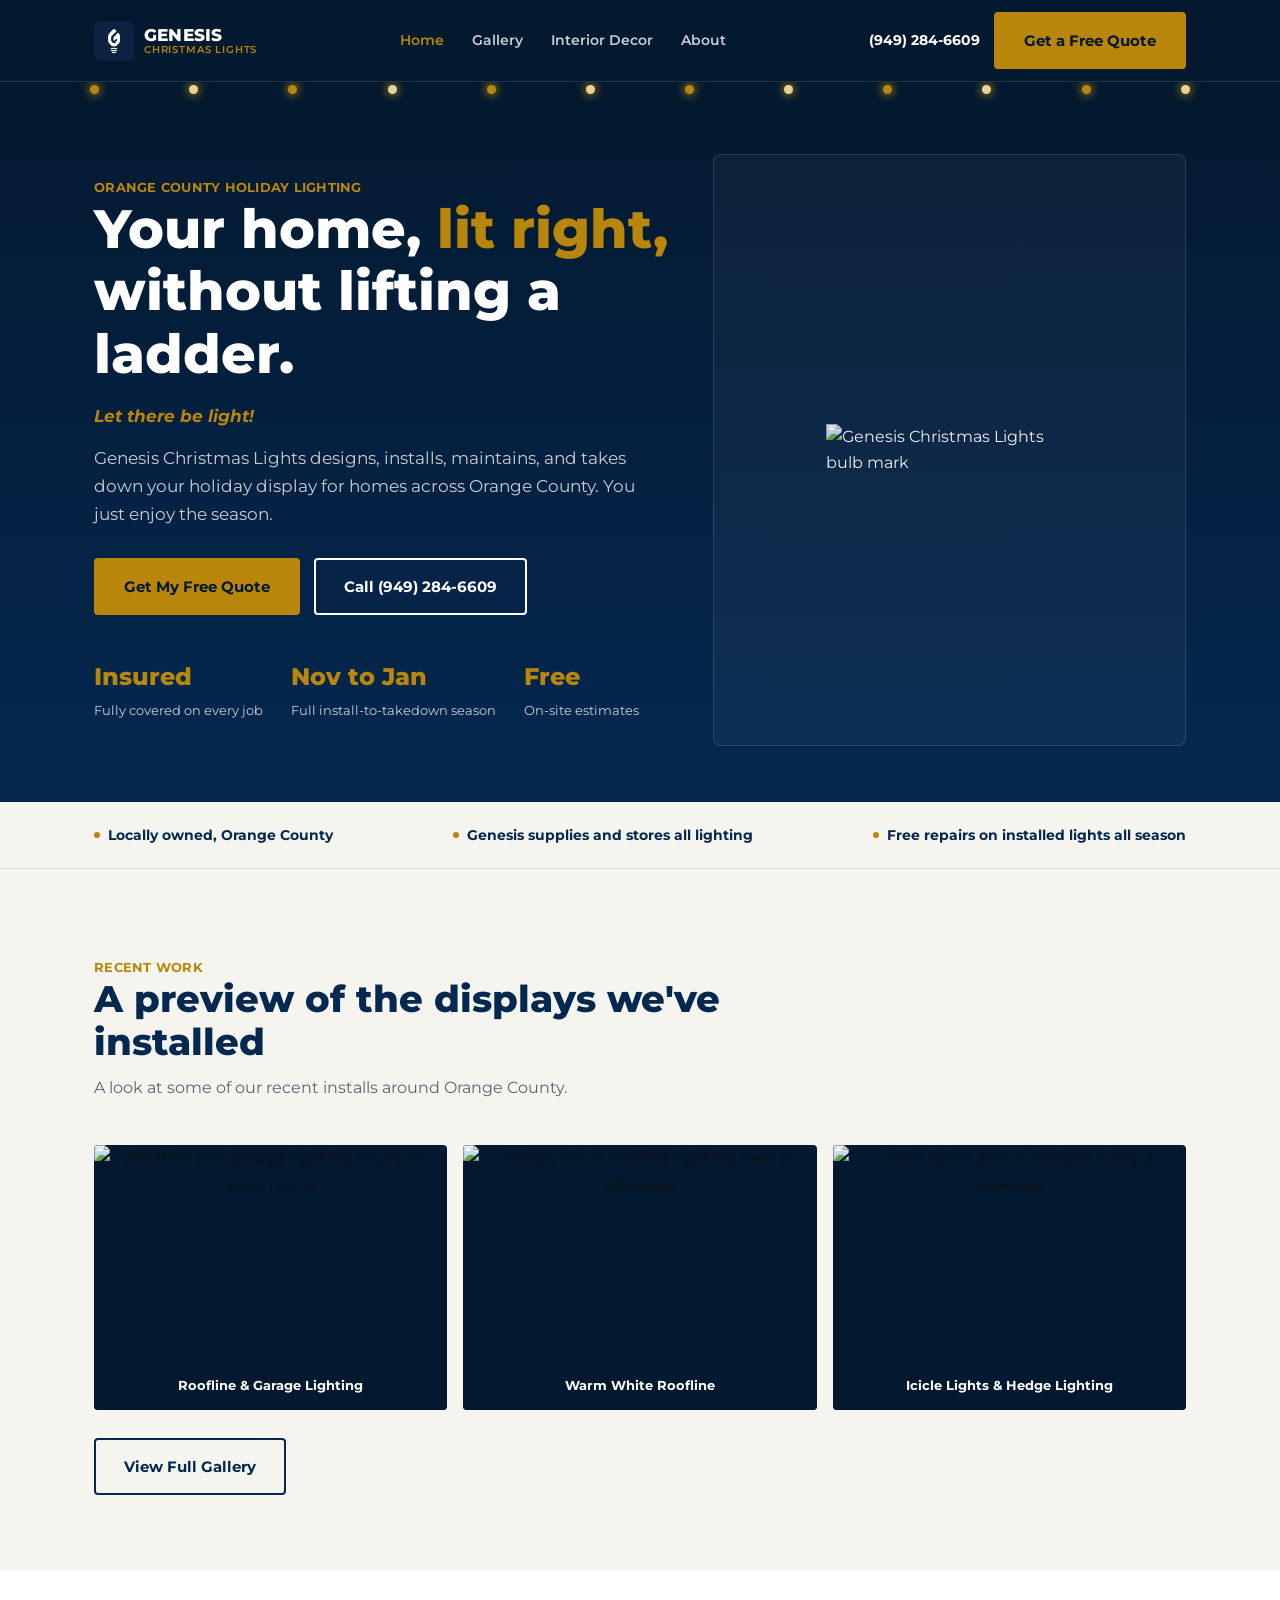
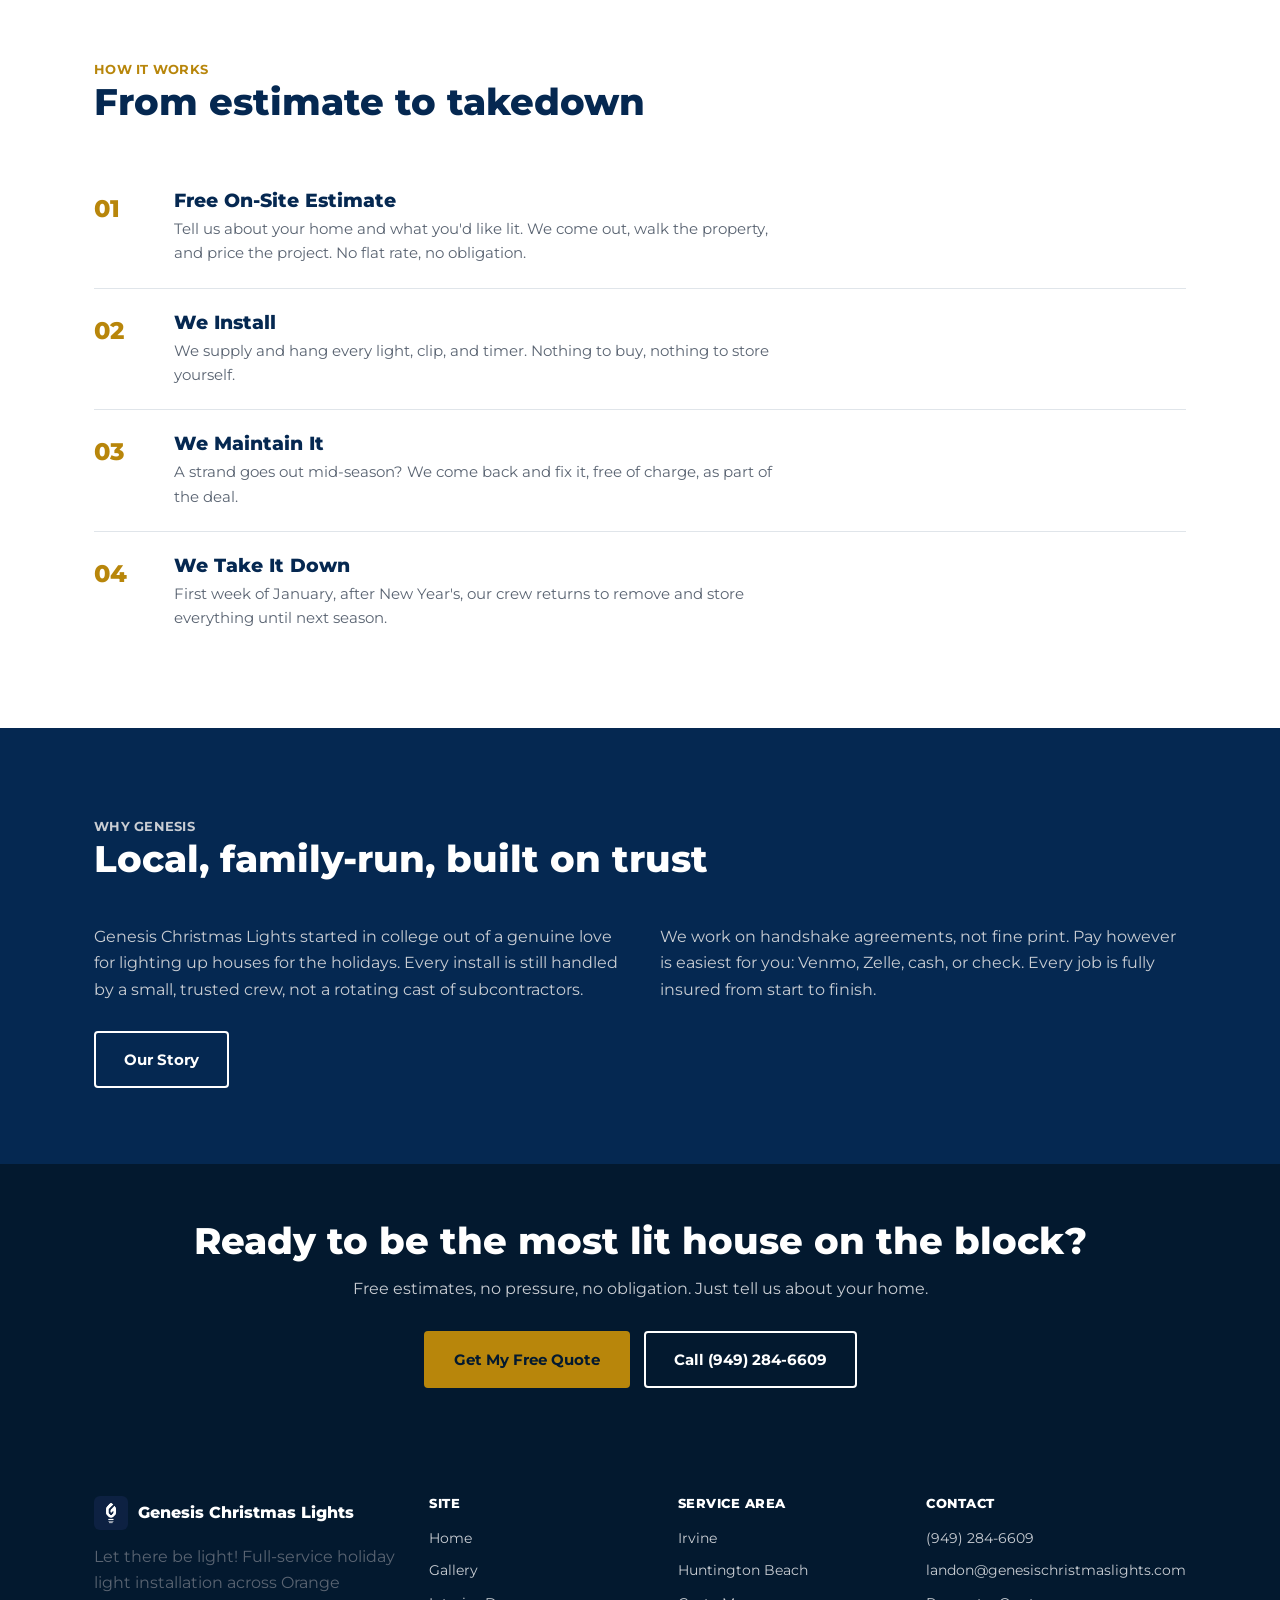
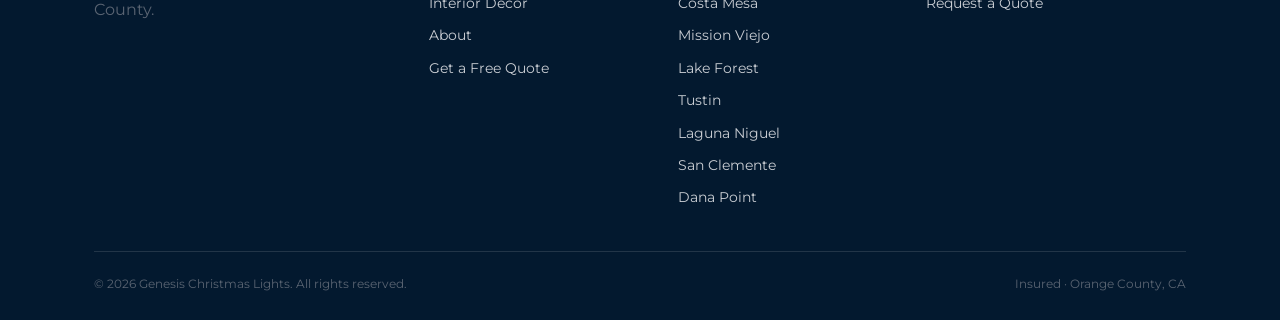
==== index.html @ 0be567c3 "Add files via upload" ====
<!DOCTYPE html>
<html lang="en">
<head>
<meta charset="UTF-8">
<meta name="viewport" content="width=device-width, initial-scale=1.0">
<title>Genesis Christmas Lights | Orange County Holiday Light Installation</title>
<meta name="description" content="Professional holiday light installation across Orange County. Free estimates, full-service install through takedown, insured.">
<link rel="stylesheet" href="assets/style.css">
</head>
<body>

<header class="site-header">
  <div class="nav-row">
    <a class="brand" href="index.html">
      <img src="assets/logo.jpg" alt="Genesis Christmas Lights logo">
      <span class="brand-name">GENESIS<span>CHRISTMAS LIGHTS</span></span>
    </a>
    <nav class="nav-links">
      <a href="index.html" class="active">Home</a>
      <a href="gallery.html">Gallery</a>
      <a href="interior.html">Interior Decor</a>
      <a href="about.html">About</a>
    </nav>
    <div class="nav-cta">
      <a class="phone-link" href="tel:19492846609">(949) 284-6609</a>
      <a class="btn btn-gold" href="quote.html">Get a Free Quote</a>
      <button class="nav-toggle" aria-label="Menu">&#9776;</button>
    </div>
  </div>
  <div class="mobile-menu">
    <a href="index.html">Home</a>
    <a href="gallery.html">Gallery</a>
    <a href="interior.html">Interior Decor</a>
    <a href="about.html">About</a>
    <a href="tel:19492846609">Call (949) 284-6609</a>
  </div>
</header>

<section class="hero">
  <div class="hero-lights">
    <span></span><span></span><span></span><span></span><span></span><span></span>
    <span></span><span></span><span></span><span></span><span></span><span></span>
  </div>
  <div class="hero-inner">
    <div>
      <p class="eyebrow">ORANGE COUNTY HOLIDAY LIGHTING</p>
      <h1>Your home, <em>lit right,</em> without lifting a ladder.</h1>
      <p class="hero-slogan">Let there be light!</p>
      <p class="lead">Genesis Christmas Lights designs, installs, maintains, and takes down your holiday display for homes across Orange County. You just enjoy the season.</p>
      <div class="hero-actions">
        <a class="btn btn-gold" href="quote.html">Get My Free Quote</a>
        <a class="btn btn-outline" href="tel:19492846609">Call (949) 284-6609</a>
      </div>
      <div class="hero-stats">
        <div class="hero-stat"><b>Insured</b><span>Fully covered on every job</span></div>
        <div class="hero-stat"><b>Nov to Jan</b><span>Full install-to-takedown season</span></div>
        <div class="hero-stat"><b>Free</b><span>On-site estimates</span></div>
      </div>
    </div>
    <div class="hero-visual">
      <img src="assets/hero-logo.jpg" alt="Genesis Christmas Lights bulb mark">
    </div>
  </div>
</section>

<div class="trust-bar">
  <div class="wrap trust-row">
    <div><span class="dot"></span> Locally owned, Orange County</div>
    <div><span class="dot"></span> Genesis supplies and stores all lighting</div>
    <div><span class="dot"></span> Free repairs on installed lights all season</div>
  </div>
</div>

<section class="section section-cream">
  <div class="wrap">
    <div class="section-head">
      <p class="eyebrow">RECENT WORK</p>
      <h2>A preview of the displays we've installed</h2>
      <p>A look at some of our recent installs around Orange County.</p>
    </div>
    <div class="gallery-grid">
      <div class="gallery-tile has-photo">
        <img src="assets/gallery/house-roofline-garage.jpg" alt="Roofline and garage lighting on a two-story home">
        <div class="tile-caption"><span>Roofline &amp; Garage Lighting</span></div>
      </div>
      <div class="gallery-tile has-photo">
        <img src="assets/gallery/house-driveway-warm.jpg" alt="Warm white roofline lighting over a driveway">
        <div class="tile-caption"><span>Warm White Roofline</span></div>
      </div>
      <div class="gallery-tile has-photo">
        <img src="assets/gallery/house-icicle-hedge.jpg" alt="Icicle lights and lit hedges along a walkway">
        <div class="tile-caption"><span>Icicle Lights &amp; Hedge Lighting</span></div>
      </div>
    </div>
    <div style="margin-top:28px;">
      <a class="btn btn-outline-navy" href="gallery.html">View Full Gallery</a>
    </div>
  </div>
</section>

<section class="section">
  <div class="wrap">
    <div class="section-head">
      <p class="eyebrow">HOW IT WORKS</p>
      <h2>From estimate to takedown</h2>
    </div>
    <div class="steps">
      <div class="step">
        <div class="step-num">01</div>
        <div><h3>Free On-Site Estimate</h3><p>Tell us about your home and what you'd like lit. We come out, walk the property, and price the project. No flat rate, no obligation.</p></div>
      </div>
      <div class="step">
        <div class="step-num">02</div>
        <div><h3>We Install</h3><p>We supply and hang every light, clip, and timer. Nothing to buy, nothing to store yourself.</p></div>
      </div>
      <div class="step">
        <div class="step-num">03</div>
        <div><h3>We Maintain It</h3><p>A strand goes out mid-season? We come back and fix it, free of charge, as part of the deal.</p></div>
      </div>
      <div class="step">
        <div class="step-num">04</div>
        <div><h3>We Take It Down</h3><p>First week of January, after New Year's, our crew returns to remove and store everything until next season.</p></div>
      </div>
    </div>
  </div>
</section>

<section class="section section-navy">
  <div class="wrap">
    <div class="section-head">
      <p class="eyebrow">WHY GENESIS</p>
      <h2>Local, family-run, built on trust</h2>
    </div>
    <div class="grid-2">
      <div>
        <p>Genesis Christmas Lights started in college out of a genuine love for lighting up houses for the holidays. Every install is still handled by a small, trusted crew, not a rotating cast of subcontractors.</p>
      </div>
      <div>
        <p>We work on handshake agreements, not fine print. Pay however is easiest for you: Venmo, Zelle, cash, or check. Every job is fully insured from start to finish.</p>
      </div>
    </div>
    <div style="margin-top:28px;">
      <a class="btn btn-outline" href="about.html">Our Story</a>
    </div>
  </div>
</section>

<section class="cta-band">
  <div class="wrap">
    <h2>Ready to be the most lit house on the block?</h2>
    <p>Free estimates, no pressure, no obligation. Just tell us about your home.</p>
    <div class="hero-actions">
      <a class="btn btn-gold" href="quote.html">Get My Free Quote</a>
      <a class="btn btn-outline" href="tel:19492846609">Call (949) 284-6609</a>
    </div>
  </div>
</section>

<footer class="site-footer">
  <div class="wrap">
    <div class="footer-grid">
      <div>
        <div class="footer-brand">
          <img src="assets/logo.jpg" alt="Genesis Christmas Lights logo">
          <span>Genesis Christmas Lights</span>
        </div>
        <p style="max-width:34ch;">Let there be light! Full-service holiday light installation across Orange County.</p>
      </div>
      <div>
        <h4>SITE</h4>
        <a href="index.html">Home</a>
        <a href="gallery.html">Gallery</a>
        <a href="interior.html">Interior Decor</a>
        <a href="about.html">About</a>
        <a href="quote.html">Get a Free Quote</a>
      </div>
      <div>
        <h4>SERVICE AREA</h4>
        <li>Irvine</li>
        <li>Huntington Beach</li>
        <li>Costa Mesa</li>
        <li>Mission Viejo</li>
        <li>Lake Forest</li>
        <li>Tustin</li>
        <li>Laguna Niguel</li>
        <li>San Clemente</li>
        <li>Dana Point</li>
      </div>
      <div>
        <h4>CONTACT</h4>
        <a href="tel:19492846609">(949) 284-6609</a>
        <a href="mailto:landon@genesischristmaslights.com">landon@genesischristmaslights.com</a>
        <a href="quote.html">Request a Quote</a>
      </div>
    </div>
    <div class="footer-bottom">
      <span>&copy; 2026 Genesis Christmas Lights. All rights reserved.</span>
      <span>Insured &middot; Orange County, CA</span>
    </div>
  </div>
</footer>

<div class="mobile-cta-bar">
  <a class="btn btn-outline" href="tel:19492846609">Call</a>
  <a class="btn btn-gold" href="quote.html">Get a Free Quote</a>
</div>

<script src="assets/main.js"></script>
</body>
</html>
---- assets/style.css ----
/* ===========================================================
   Genesis Christmas Lights — shared stylesheet
   Brand: Navy #052851 / Metallic Gold #B8860B / Montserrat
=========================================================== */

@import url('https://fonts.googleapis.com/css2?family=Montserrat:wght@400;600;700;800&display=swap');

:root {
  --navy: #052851;
  --navy-deep: #03192f;
  --navy-mid: #0b3a6b;
  --gold: #B8860B;
  --gold-light: #D9A83C;
  --white: #FFFFFF;
  --cream: #F6F4EF;
  --ink: #101418;
  --gray: #5A6472;
  --gray-light: #C9CDD3;
  --line: rgba(255,255,255,0.12);
  --line-dark: rgba(5,40,81,0.12);
  --radius: 4px;
  --max: 1140px;
  --font: 'Montserrat', -apple-system, sans-serif;
}

* { box-sizing: border-box; margin: 0; padding: 0; }

html { scroll-behavior: smooth; }

body {
  font-family: var(--font);
  font-weight: 400;
  color: var(--ink);
  background: var(--white);
  line-height: 1.65;
  -webkit-font-smoothing: antialiased;
}

img { max-width: 100%; display: block; }

a { color: inherit; text-decoration: none; }

.wrap {
  max-width: var(--max);
  margin: 0 auto;
  padding: 0 24px;
}

h1, h2, h3, h4 {
  font-weight: 800;
  line-height: 1.15;
  color: var(--navy);
}

h1 { font-size: clamp(2.1rem, 5vw, 3.4rem); }
h2 { font-size: clamp(1.6rem, 3.4vw, 2.3rem); }
h3 { font-size: 1.2rem; }

p { color: var(--gray); max-width: 62ch; }

.eyebrow {
  color: var(--gold);
  font-weight: 700;
  font-size: 0.8rem;
  letter-spacing: 0.02em;
}

/* ---------- buttons ---------- */
.btn {
  display: inline-flex;
  align-items: center;
  justify-content: center;
  gap: 8px;
  padding: 14px 28px;
  border-radius: var(--radius);
  font-weight: 700;
  font-size: 0.95rem;
  border: 2px solid transparent;
  cursor: pointer;
  transition: transform 0.15s ease, background 0.15s ease, border-color 0.15s ease;
  white-space: nowrap;
}
.btn:active { transform: scale(0.98); }
.btn-gold {
  background: var(--gold);
  color: var(--navy-deep);
}
.btn-gold:hover { background: var(--gold-light); }
.btn-outline {
  background: transparent;
  border-color: var(--white);
  color: var(--white);
}
.btn-outline:hover { border-color: var(--gold); color: var(--gold); }
.btn-outline-navy {
  background: transparent;
  border-color: var(--navy);
  color: var(--navy);
}
.btn-outline-navy:hover { border-color: var(--gold); color: var(--gold); }

/* ---------- header / nav ---------- */
.site-header {
  position: sticky;
  top: 0;
  z-index: 100;
  background: var(--navy-deep);
  border-bottom: 1px solid var(--line);
}
.nav-row {
  display: flex;
  align-items: center;
  justify-content: space-between;
  padding: 12px 24px;
  max-width: var(--max);
  margin: 0 auto;
  gap: 20px;
}
.brand {
  display: flex;
  align-items: center;
  gap: 10px;
  flex-shrink: 0;
}
.brand img {
  width: 40px;
  height: 40px;
  border-radius: 6px;
  object-fit: cover;
}
.brand-name {
  color: var(--white);
  font-weight: 800;
  font-size: 1.05rem;
  letter-spacing: 0.01em;
  line-height: 1.1;
}
.brand-name span {
  display: block;
  color: var(--gold);
  font-size: 0.65rem;
  font-weight: 600;
  letter-spacing: 0.08em;
}
.nav-links {
  display: flex;
  gap: 28px;
  align-items: center;
}
.nav-links a {
  color: var(--gray-light);
  font-size: 0.9rem;
  font-weight: 600;
  transition: color 0.15s ease;
}
.nav-links a:hover, .nav-links a.active { color: var(--gold); }
.nav-cta {
  display: flex;
  align-items: center;
  gap: 14px;
  flex-shrink: 0;
}
.phone-link {
  color: var(--white);
  font-weight: 700;
  font-size: 0.9rem;
  display: none;
}
.nav-toggle {
  display: none;
  background: none;
  border: none;
  color: var(--white);
  font-size: 1.6rem;
  cursor: pointer;
}
.mobile-menu {
  display: none;
  flex-direction: column;
  background: var(--navy-deep);
  border-top: 1px solid var(--line);
  padding: 8px 24px 20px;
}
.mobile-menu.open { display: flex; }
.mobile-menu a {
  color: var(--gray-light);
  font-weight: 600;
  padding: 12px 0;
  border-bottom: 1px solid var(--line);
}

@media (max-width: 820px) {
  .nav-links { display: none; }
  .nav-toggle { display: block; }
  .nav-cta .btn { padding: 10px 16px; font-size: 0.85rem; }
}
@media (min-width: 640px) {
  .phone-link { display: inline; }
}

/* ---------- sticky mobile quote bar ---------- */
.mobile-cta-bar {
  position: fixed;
  bottom: 0; left: 0; right: 0;
  z-index: 90;
  background: var(--navy-deep);
  border-top: 1px solid var(--line);
  display: flex;
  padding: 10px 16px;
  gap: 10px;
}
.mobile-cta-bar .btn { flex: 1; }
@media (min-width: 820px) {
  .mobile-cta-bar { display: none; }
}
body { padding-bottom: 72px; }
@media (min-width: 820px) {
  body { padding-bottom: 0; }
}

/* ---------- hero ---------- */
.hero {
  position: relative;
  background: linear-gradient(180deg, var(--navy-deep) 0%, var(--navy) 100%);
  color: var(--white);
  overflow: hidden;
  padding: 72px 0 56px;
}
.hero-lights {
  position: absolute;
  top: 0; left: 0; right: 0;
  height: 6px;
  display: flex;
  justify-content: space-evenly;
}
.hero-lights span {
  width: 9px; height: 9px;
  border-radius: 50%;
  background: var(--gold);
  margin-top: 3px;
  box-shadow: 0 0 8px 2px rgba(184,134,11,0.7);
  animation: twinkle 2.6s ease-in-out infinite;
}
.hero-lights span:nth-child(2n) { animation-delay: 0.5s; background:#e8d29a; }
.hero-lights span:nth-child(3n) { animation-delay: 1.1s; }
@keyframes twinkle {
  0%, 100% { opacity: 0.4; }
  50% { opacity: 1; }
}
@media (prefers-reduced-motion: reduce) {
  .hero-lights span { animation: none; opacity: 0.85; }
}
.hero-inner {
  max-width: var(--max);
  margin: 0 auto;
  padding: 0 24px;
  display: grid;
  grid-template-columns: 1.1fr 0.9fr;
  gap: 40px;
  align-items: center;
}
.hero h1 { color: var(--white); margin-bottom: 18px; }
.hero h1 em { color: var(--gold); font-style: normal; }
.hero p.lead {
  color: var(--gray-light);
  font-size: 1.05rem;
  max-width: 50ch;
  margin-bottom: 30px;
}
.hero-actions { display: flex; gap: 14px; flex-wrap: wrap; }
.hero-stats {
  display: flex;
  gap: 28px;
  margin-top: 42px;
  flex-wrap: wrap;
}
.hero-stat b {
  display: block;
  color: var(--gold);
  font-size: 1.5rem;
  font-weight: 800;
}
.hero-stat span { color: var(--gray-light); font-size: 0.82rem; }
.hero-visual {
  background: rgba(255,255,255,0.04);
  border: 1px solid var(--line);
  border-radius: 8px;
  aspect-ratio: 4/5;
  display: flex;
  align-items: center;
  justify-content: center;
  padding: 30px;
}
.hero-visual img { width: 60%; opacity: 0.92; }
@media (max-width: 820px) {
  .hero-inner { grid-template-columns: 1fr; }
  .hero-visual { aspect-ratio: 16/9; order: -1; }
  .hero-visual img { width: 30%; }
}

/* ---------- trust bar ---------- */
.trust-bar {
  background: var(--cream);
  border-bottom: 1px solid var(--line-dark);
  padding: 22px 0;
}
.trust-row {
  display: flex;
  justify-content: space-between;
  flex-wrap: wrap;
  gap: 14px;
  font-size: 0.85rem;
  font-weight: 700;
  color: var(--navy);
}
.trust-row div { display: flex; align-items: center; gap: 8px; }
.trust-row .dot { width: 6px; height: 6px; border-radius: 50%; background: var(--gold); }

/* ---------- sections ---------- */
.section { padding: 76px 0; }
.section-cream { background: var(--cream); }
.section-navy { background: var(--navy); color: var(--white); }
.section-navy h2 { color: var(--white); }
.section-navy p { color: var(--gray-light); }
.section-head { max-width: 640px; margin-bottom: 44px; }
.section-head p { margin-top: 12px; }

/* ---------- grids / cards ---------- */
.grid-3 { display: grid; grid-template-columns: repeat(3, 1fr); gap: 26px; }
.grid-2 { display: grid; grid-template-columns: 1fr 1fr; gap: 40px; }
.grid-4 { display: grid; grid-template-columns: repeat(4, 1fr); gap: 20px; }
@media (max-width: 900px) {
  .grid-3, .grid-4 { grid-template-columns: repeat(2, 1fr); }
  .grid-2 { grid-template-columns: 1fr; }
}
@media (max-width: 560px) {
  .grid-3, .grid-4 { grid-template-columns: 1fr; }
}

.card {
  background: var(--white);
  border: 1px solid var(--line-dark);
  border-radius: var(--radius);
  padding: 30px 26px;
}
.card .icon-mark {
  width: 42px; height: 42px;
  border-radius: 6px;
  background: var(--navy);
  color: var(--gold);
  display: flex; align-items: center; justify-content: center;
  font-weight: 800;
  margin-bottom: 18px;
}
.card h3 { margin-bottom: 10px; }
.card p { font-size: 0.92rem; }
.card a.card-link {
  display: inline-block;
  margin-top: 14px;
  font-weight: 700;
  font-size: 0.85rem;
  color: var(--navy);
  border-bottom: 2px solid var(--gold);
}

/* ---------- process / steps ---------- */
.steps { display: flex; flex-direction: column; }
.step {
  display: grid;
  grid-template-columns: 60px 1fr;
  gap: 20px;
  padding: 22px 0;
  border-bottom: 1px solid var(--line-dark);
}
.step:last-child { border-bottom: none; }
.step-num {
  font-weight: 800;
  font-size: 1.5rem;
  color: var(--gold);
}
.step h3 { margin-bottom: 6px; }
.step p { font-size: 0.92rem; }

/* ---------- gallery ---------- */
.gallery-grid {
  display: grid;
  grid-template-columns: repeat(3, 1fr);
  gap: 16px;
}
@media (max-width: 900px) { .gallery-grid { grid-template-columns: repeat(2, 1fr); } }
@media (max-width: 560px) { .gallery-grid { grid-template-columns: 1fr; } }
.gallery-tile {
  aspect-ratio: 4/3;
  border-radius: var(--radius);
  background: linear-gradient(135deg, var(--navy-mid), var(--navy-deep));
  display: flex;
  align-items: center;
  justify-content: center;
  text-align: center;
  padding: 16px;
  border: 1px dashed rgba(184,134,11,0.5);
}
.gallery-tile span {
  color: var(--gray-light);
  font-size: 0.8rem;
  font-weight: 600;
}
.gallery-tile.has-photo {
  position: relative;
  padding: 0;
  border: none;
  background: var(--navy-deep);
  overflow: hidden;
}
.gallery-tile.has-photo img {
  width: 100%;
  height: 100%;
  object-fit: cover;
  display: block;
}
.gallery-tile.has-photo .tile-caption {
  position: absolute;
  left: 0; right: 0; bottom: 0;
  padding: 14px 16px 12px;
  background: linear-gradient(0deg, rgba(3,25,47,0.88), rgba(3,25,47,0));
}
.gallery-tile.has-photo .tile-caption span {
  color: var(--white);
  font-size: 0.82rem;
  font-weight: 700;
}

/* ---------- crew photo banner ---------- */
.crew-photo {
  width: 100%;
  border-radius: 6px;
  margin-bottom: 40px;
  overflow: hidden;
}
.crew-photo img { width: 100%; display: block; }
.crew-photo-caption {
  font-size: 0.85rem;
  color: var(--gray);
  margin-top: 10px;
  text-align: center;
}

/* ---------- testimonials ---------- */
.testimonial {
  background: var(--white);
  border-left: 3px solid var(--gold);
  padding: 24px 26px;
  border-radius: var(--radius);
}
.testimonial p { font-style: italic; color: var(--ink); font-size: 0.95rem; }
.testimonial .who { margin-top: 14px; font-weight: 700; font-size: 0.85rem; color: var(--navy); font-style: normal; }

/* ---------- FAQ ---------- */
.faq-item { border-bottom: 1px solid var(--line-dark); padding: 20px 0; }
.faq-item h3 { font-size: 1rem; margin-bottom: 8px; }
.faq-item p { font-size: 0.92rem; }

/* ---------- CTA band ---------- */
.cta-band {
  background: var(--navy-deep);
  color: var(--white);
  padding: 56px 0;
  text-align: center;
}
.cta-band h2 { color: var(--white); margin-bottom: 14px; }
.cta-band p { color: var(--gray-light); margin: 0 auto 28px; }
.cta-band .hero-actions { justify-content: center; }

/* ---------- form ---------- */
.form-shell {
  background: var(--white);
  border: 1px solid var(--line-dark);
  border-radius: 6px;
  padding: 36px;
}
.form-row { display: grid; grid-template-columns: 1fr 1fr; gap: 18px; margin-bottom: 18px; }
@media (max-width: 640px) { .form-row { grid-template-columns: 1fr; } }
.field { display: flex; flex-direction: column; gap: 6px; margin-bottom: 18px; }
.field label { font-size: 0.82rem; font-weight: 700; color: var(--navy); }
.field input, .field select, .field textarea {
  font-family: var(--font);
  font-size: 0.95rem;
  padding: 12px 14px;
  border: 1px solid var(--line-dark);
  border-radius: var(--radius);
  color: var(--ink);
  background: var(--cream);
}
.field textarea { resize: vertical; min-height: 100px; }
.check-grid {
  display: grid;
  grid-template-columns: repeat(2, 1fr);
  gap: 10px;
  margin-bottom: 22px;
}
@media (max-width: 560px) { .check-grid { grid-template-columns: 1fr; } }
.check-item {
  display: flex;
  align-items: center;
  gap: 10px;
  padding: 12px 14px;
  border: 1px solid var(--line-dark);
  border-radius: var(--radius);
  background: var(--cream);
  font-size: 0.88rem;
  font-weight: 600;
  color: var(--navy);
}
.check-item input { width: 16px; height: 16px; }
.form-note { font-size: 0.8rem; color: var(--gray); margin-top: 10px; }
.hidden { position: absolute; left: -9999px; }

/* ---------- footer ---------- */
.site-footer {
  background: var(--navy-deep);
  color: var(--gray-light);
  padding: 52px 0 26px;
}
.footer-grid {
  display: grid;
  grid-template-columns: 1.4fr 1fr 1fr 1fr;
  gap: 32px;
  padding-bottom: 32px;
  border-bottom: 1px solid var(--line);
}
@media (max-width: 820px) { .footer-grid { grid-template-columns: 1fr 1fr; } }
.footer-grid h4 {
  color: var(--white);
  font-size: 0.82rem;
  letter-spacing: 0.04em;
  margin-bottom: 16px;
}
.footer-grid a, .footer-grid li {
  display: block;
  font-size: 0.85rem;
  color: var(--gray-light);
  margin-bottom: 10px;
}
.footer-grid a:hover { color: var(--gold); }
.footer-bottom {
  padding-top: 22px;
  display: flex;
  justify-content: space-between;
  flex-wrap: wrap;
  gap: 10px;
  font-size: 0.78rem;
  color: var(--gray);
}
.footer-brand { display: flex; align-items: center; gap: 10px; margin-bottom: 14px; }
.footer-brand img { width: 34px; height: 34px; border-radius: 6px; }
.footer-brand span { color: var(--white); font-weight: 800; }

/* ---------- page hero (interior pages) ---------- */
.page-hero {
  background: linear-gradient(180deg, var(--navy-deep) 0%, var(--navy) 100%);
  color: var(--white);
  padding: 54px 0;
  position: relative;
}
.page-hero .eyebrow { color: var(--gold); }
.page-hero h1 { color: var(--white); margin-top: 10px; }
.page-hero p { color: var(--gray-light); margin-top: 14px; }

/* ---------- slogan ---------- */
.hero-slogan {
  font-size: 1.05rem;
  font-weight: 700;
  color: var(--gold);
  font-style: italic;
  margin-bottom: 14px;
}

/* ---------- thank you page ---------- */
.thankyou-box {
  max-width: 560px;
  margin: 0 auto;
  text-align: center;
}
.thankyou-icon {
  width: 64px;
  height: 64px;
  border-radius: 50%;
  background: var(--navy);
  color: var(--gold);
  display: flex;
  align-items: center;
  justify-content: center;
  margin: 0 auto 22px;
  font-size: 1.8rem;
  font-weight: 800;
}

/* ---------- interior decor grid (portrait tiles) ---------- */
.interior-grid {
  display: grid;
  grid-template-columns: repeat(2, 1fr);
  gap: 20px;
}
@media (max-width: 640px) { .interior-grid { grid-template-columns: 1fr; } }
.interior-tile {
  position: relative;
  aspect-ratio: 3/4;
  border-radius: var(--radius);
  overflow: hidden;
  background: var(--navy-deep);
}
.interior-tile img {
  width: 100%;
  height: 100%;
  object-fit: cover;
  display: block;
}
.interior-tile .tile-caption {
  position: absolute;
  left: 0; right: 0; bottom: 0;
  padding: 16px 18px 14px;
  background: linear-gradient(0deg, rgba(3,25,47,0.9), rgba(3,25,47,0));
}
.interior-tile .tile-caption span {
  color: var(--white);
  font-size: 0.85rem;
  font-weight: 700;
}
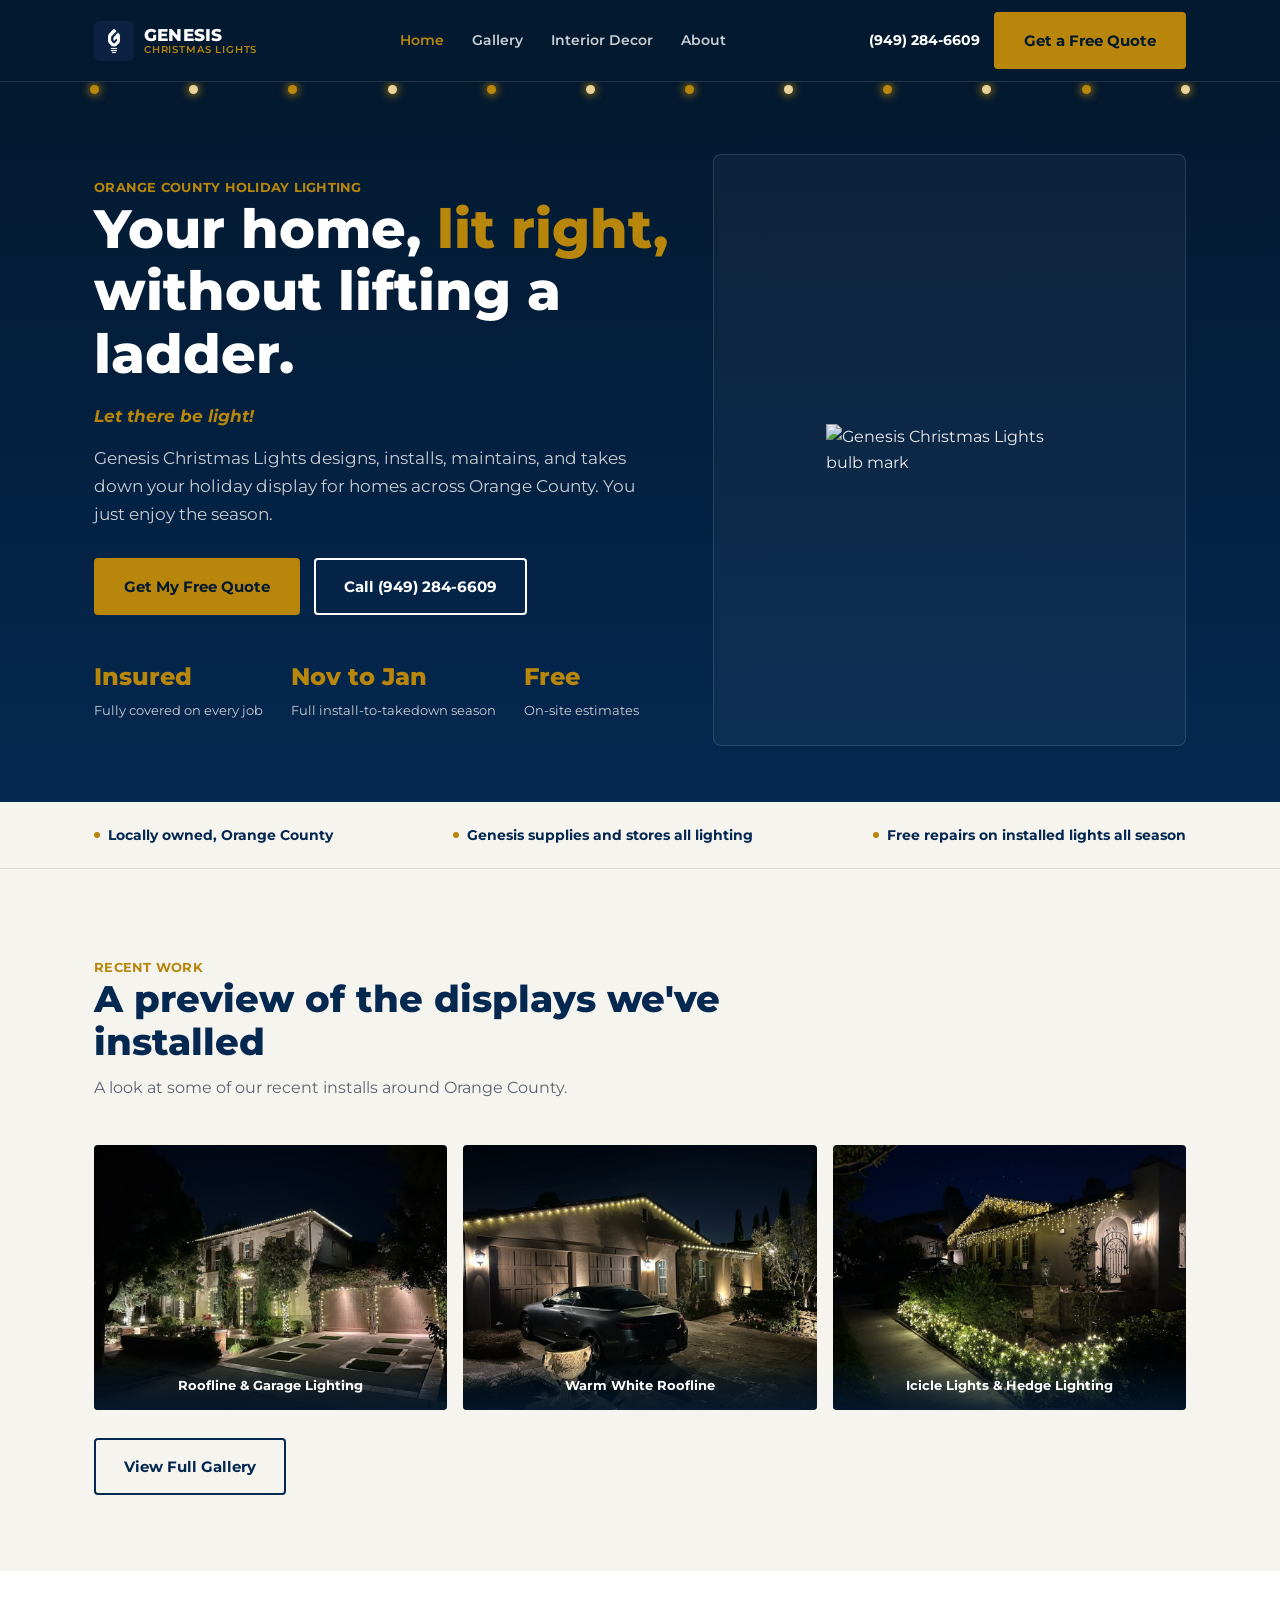
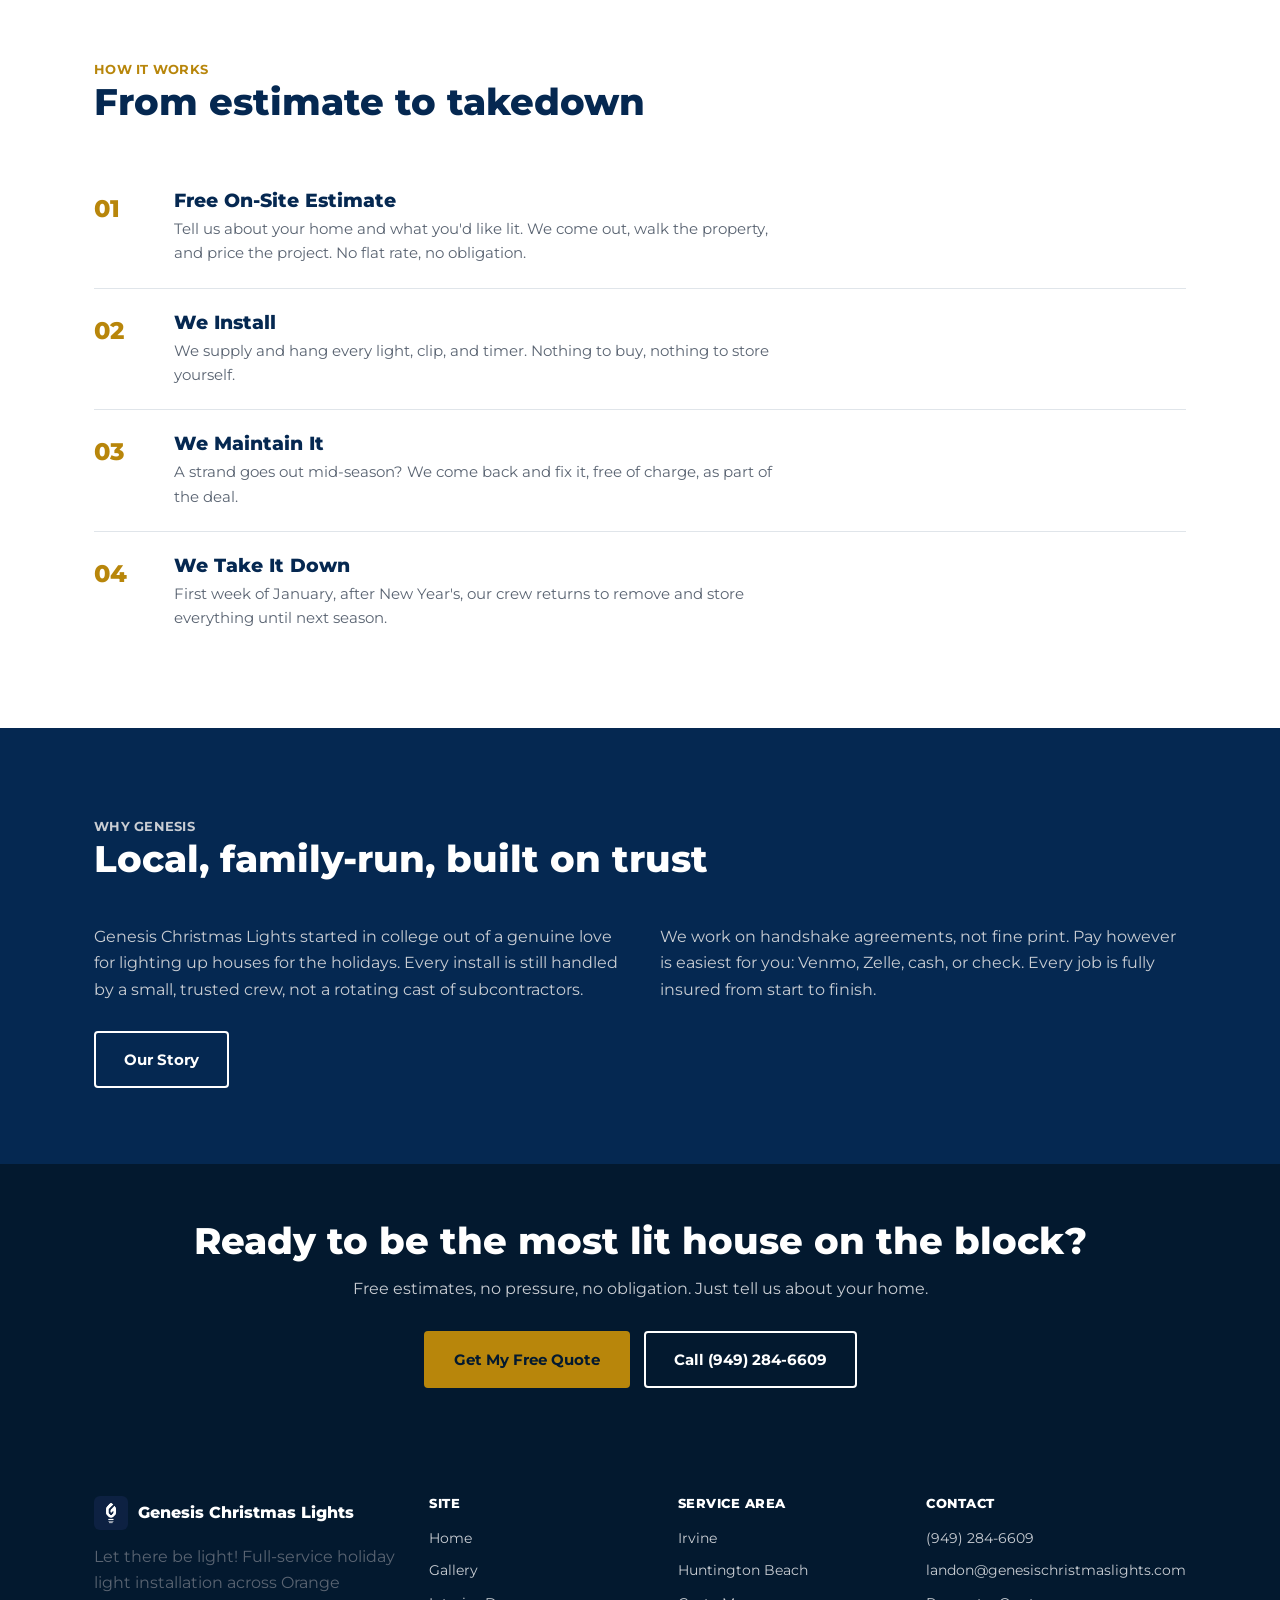
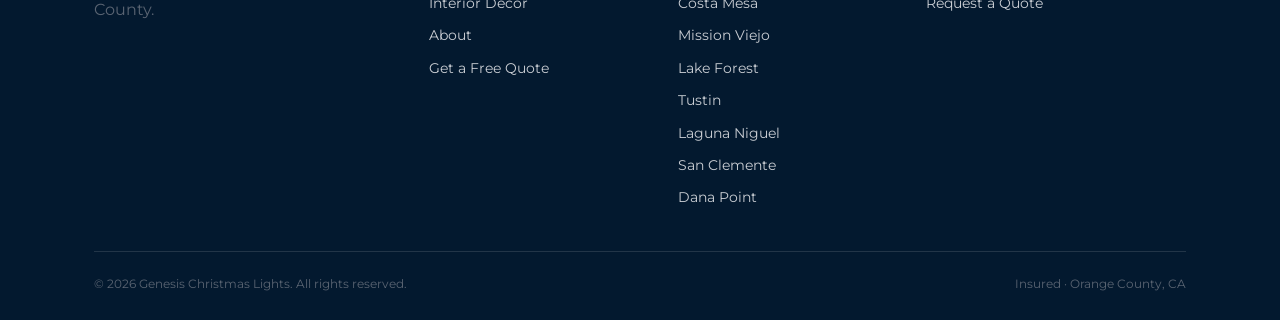
==== commit 868a89c5: "Add files via upload" ====
--- a/index.html
+++ b/index.html
@@ -80,15 +80,15 @@
     </div>
     <div class="gallery-grid">
       <div class="gallery-tile has-photo">
-        <img src="assets/gallery/house-roofline-garage.jpg" alt="Roofline and garage lighting on a two-story home">
+        <img src="assets/photos/house-roofline-garage.jpg" alt="Roofline and garage lighting on a two-story home">
         <div class="tile-caption"><span>Roofline &amp; Garage Lighting</span></div>
       </div>
       <div class="gallery-tile has-photo">
-        <img src="assets/gallery/house-driveway-warm.jpg" alt="Warm white roofline lighting over a driveway">
+        <img src="assets/photos/house-driveway-warm.jpg" alt="Warm white roofline lighting over a driveway">
         <div class="tile-caption"><span>Warm White Roofline</span></div>
       </div>
       <div class="gallery-tile has-photo">
-        <img src="assets/gallery/house-icicle-hedge.jpg" alt="Icicle lights and lit hedges along a walkway">
+        <img src="assets/photos/house-icicle-hedge.jpg" alt="Icicle lights and lit hedges along a walkway">
         <div class="tile-caption"><span>Icicle Lights &amp; Hedge Lighting</span></div>
       </div>
     </div>
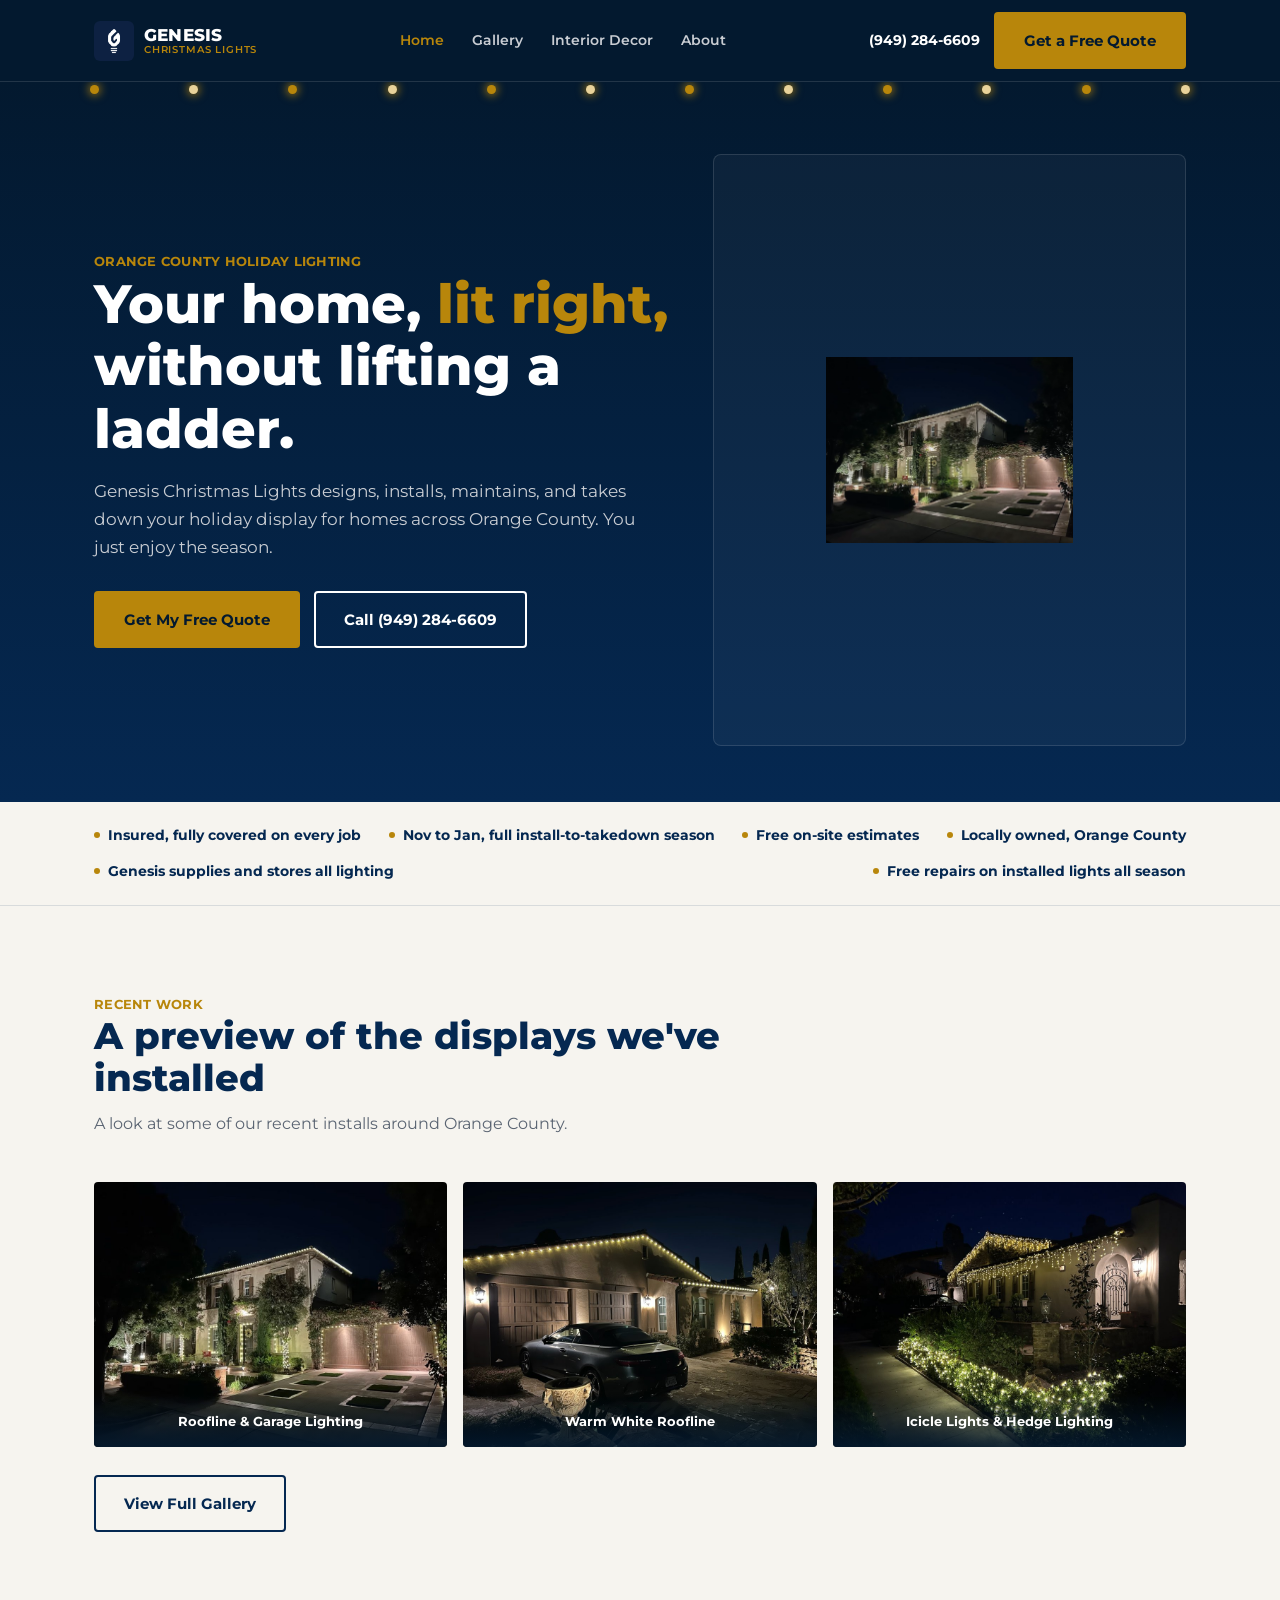
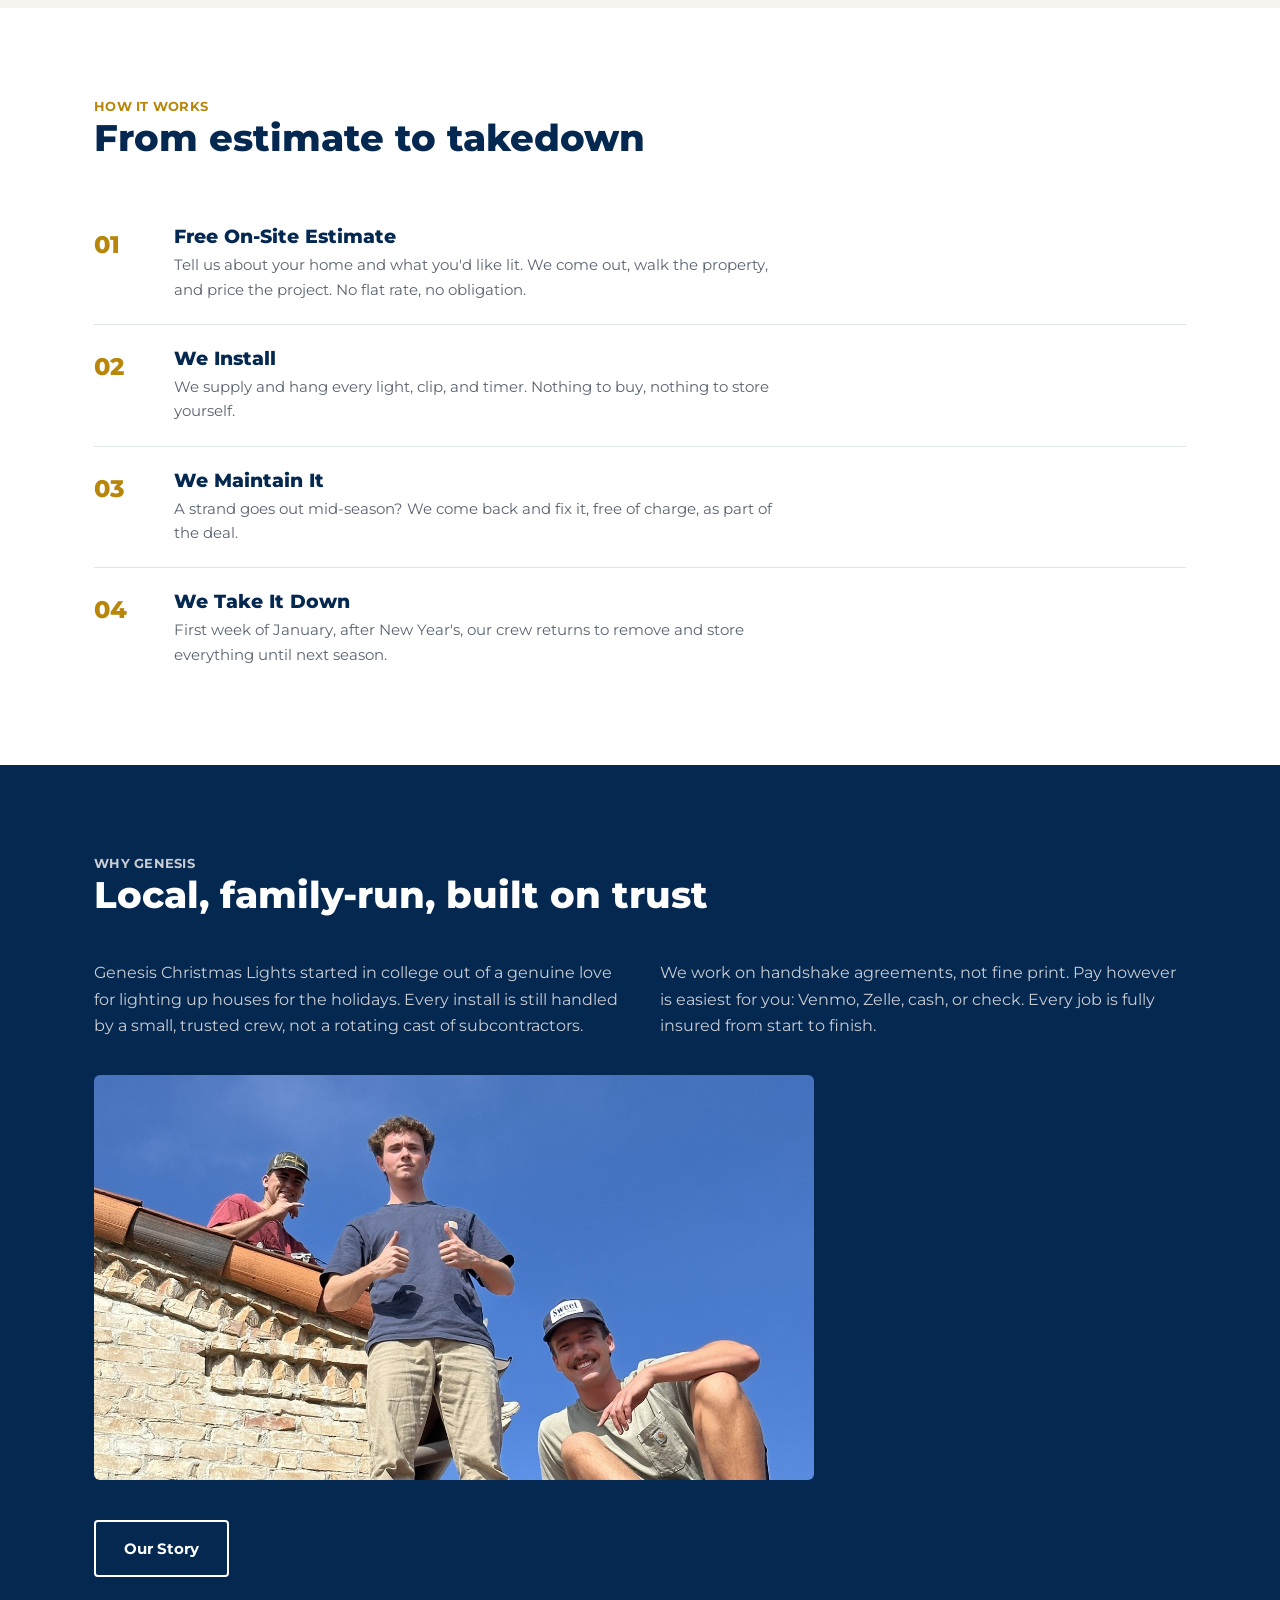
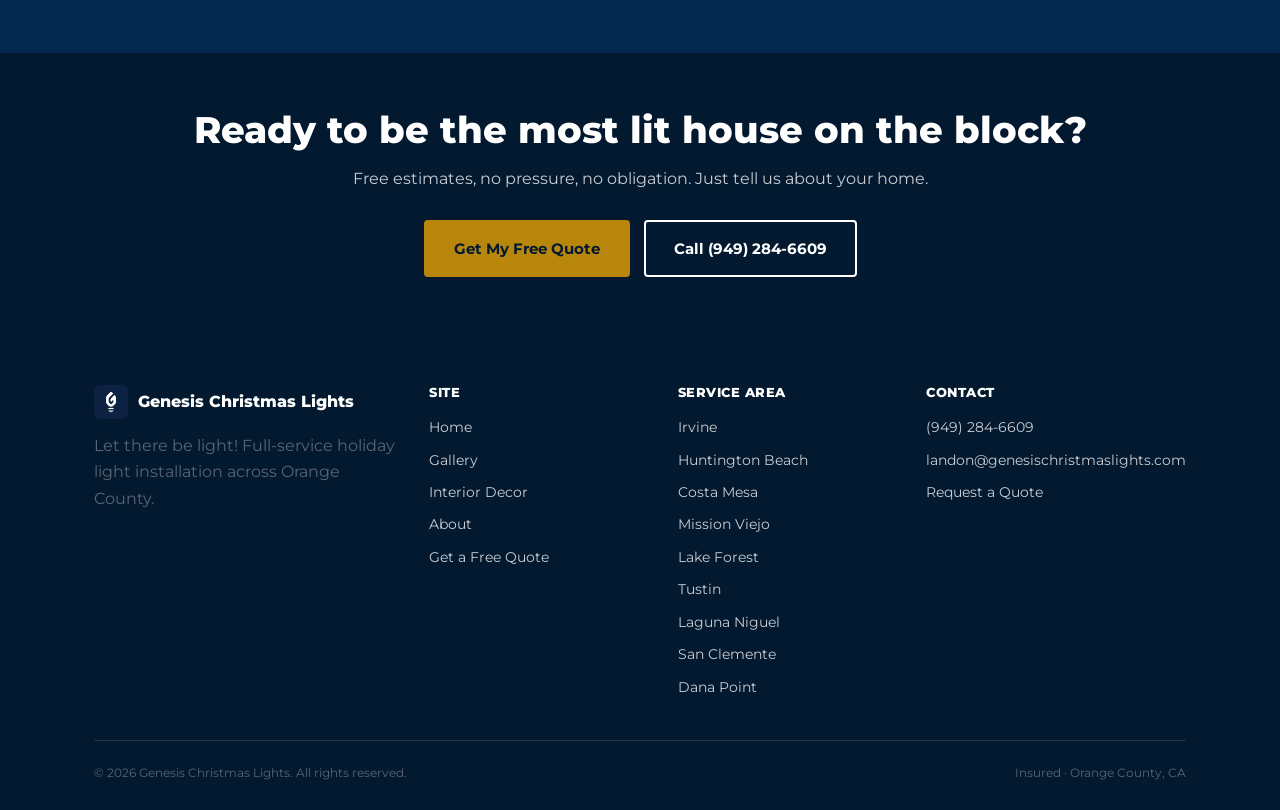
==== commit 74d81417: "Add files via upload" ====
--- a/index.html
+++ b/index.html
@@ -45,26 +45,23 @@
     <div>
       <p class="eyebrow">ORANGE COUNTY HOLIDAY LIGHTING</p>
       <h1>Your home, <em>lit right,</em> without lifting a ladder.</h1>
-      <p class="hero-slogan">Let there be light!</p>
       <p class="lead">Genesis Christmas Lights designs, installs, maintains, and takes down your holiday display for homes across Orange County. You just enjoy the season.</p>
       <div class="hero-actions">
         <a class="btn btn-gold" href="quote.html">Get My Free Quote</a>
         <a class="btn btn-outline" href="tel:19492846609">Call (949) 284-6609</a>
       </div>
-      <div class="hero-stats">
-        <div class="hero-stat"><b>Insured</b><span>Fully covered on every job</span></div>
-        <div class="hero-stat"><b>Nov to Jan</b><span>Full install-to-takedown season</span></div>
-        <div class="hero-stat"><b>Free</b><span>On-site estimates</span></div>
-      </div>
     </div>
     <div class="hero-visual">
-      <img src="assets/hero-logo.jpg" alt="Genesis Christmas Lights bulb mark">
+      <img src="assets/photos/house-roofline-garage.jpg" alt="Two-story home with roofline and garage holiday lighting">
     </div>
   </div>
 </section>
 
 <div class="trust-bar">
   <div class="wrap trust-row">
+    <div><span class="dot"></span> Insured, fully covered on every job</div>
+    <div><span class="dot"></span> Nov to Jan, full install-to-takedown season</div>
+    <div><span class="dot"></span> Free on-site estimates</div>
     <div><span class="dot"></span> Locally owned, Orange County</div>
     <div><span class="dot"></span> Genesis supplies and stores all lighting</div>
     <div><span class="dot"></span> Free repairs on installed lights all season</div>
@@ -138,6 +135,9 @@
       <div>
         <p>We work on handshake agreements, not fine print. Pay however is easiest for you: Venmo, Zelle, cash, or check. Every job is fully insured from start to finish.</p>
       </div>
+    </div>
+    <div class="crew-photo" style="margin-top:36px; max-width:720px;">
+      <img src="assets/photos/crew-roof.jpg" alt="The Genesis Christmas Lights crew on a rooftop installing lights">
     </div>
     <div style="margin-top:28px;">
       <a class="btn btn-outline" href="about.html">Our Story</a>
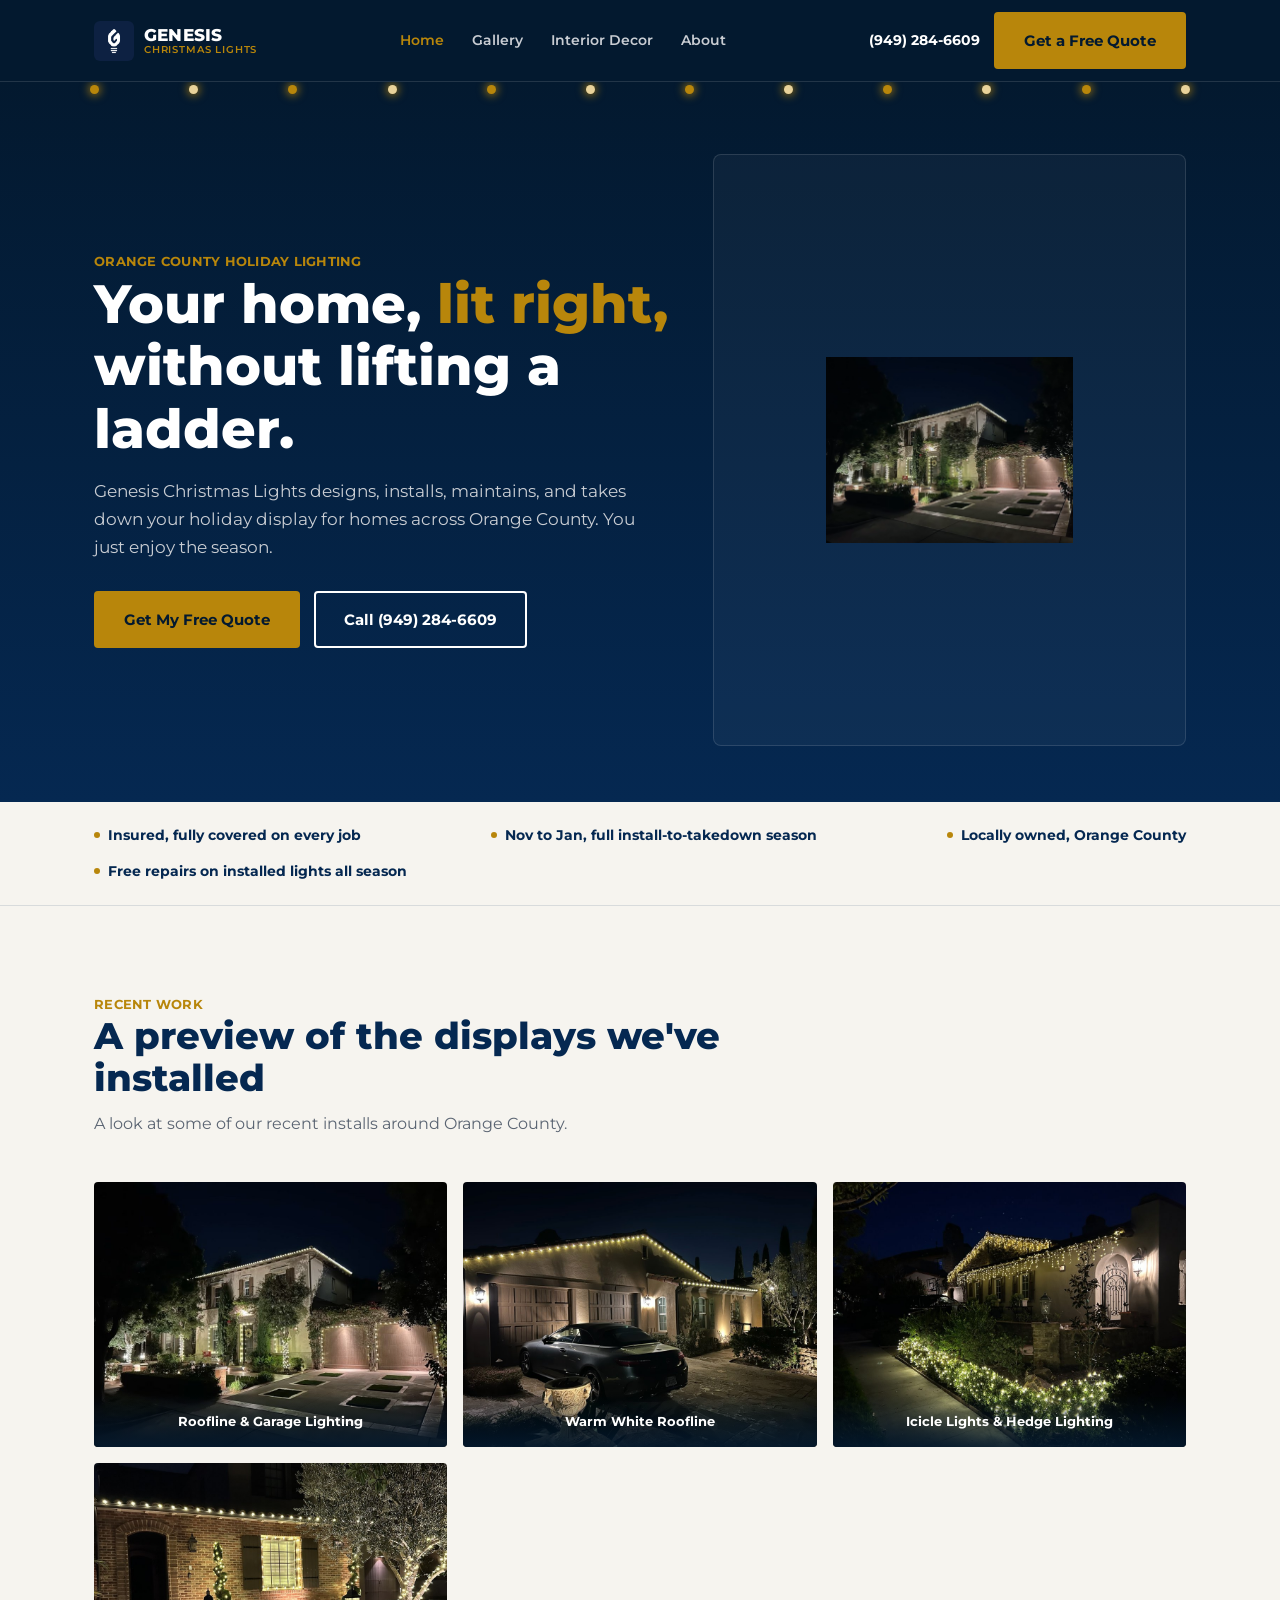
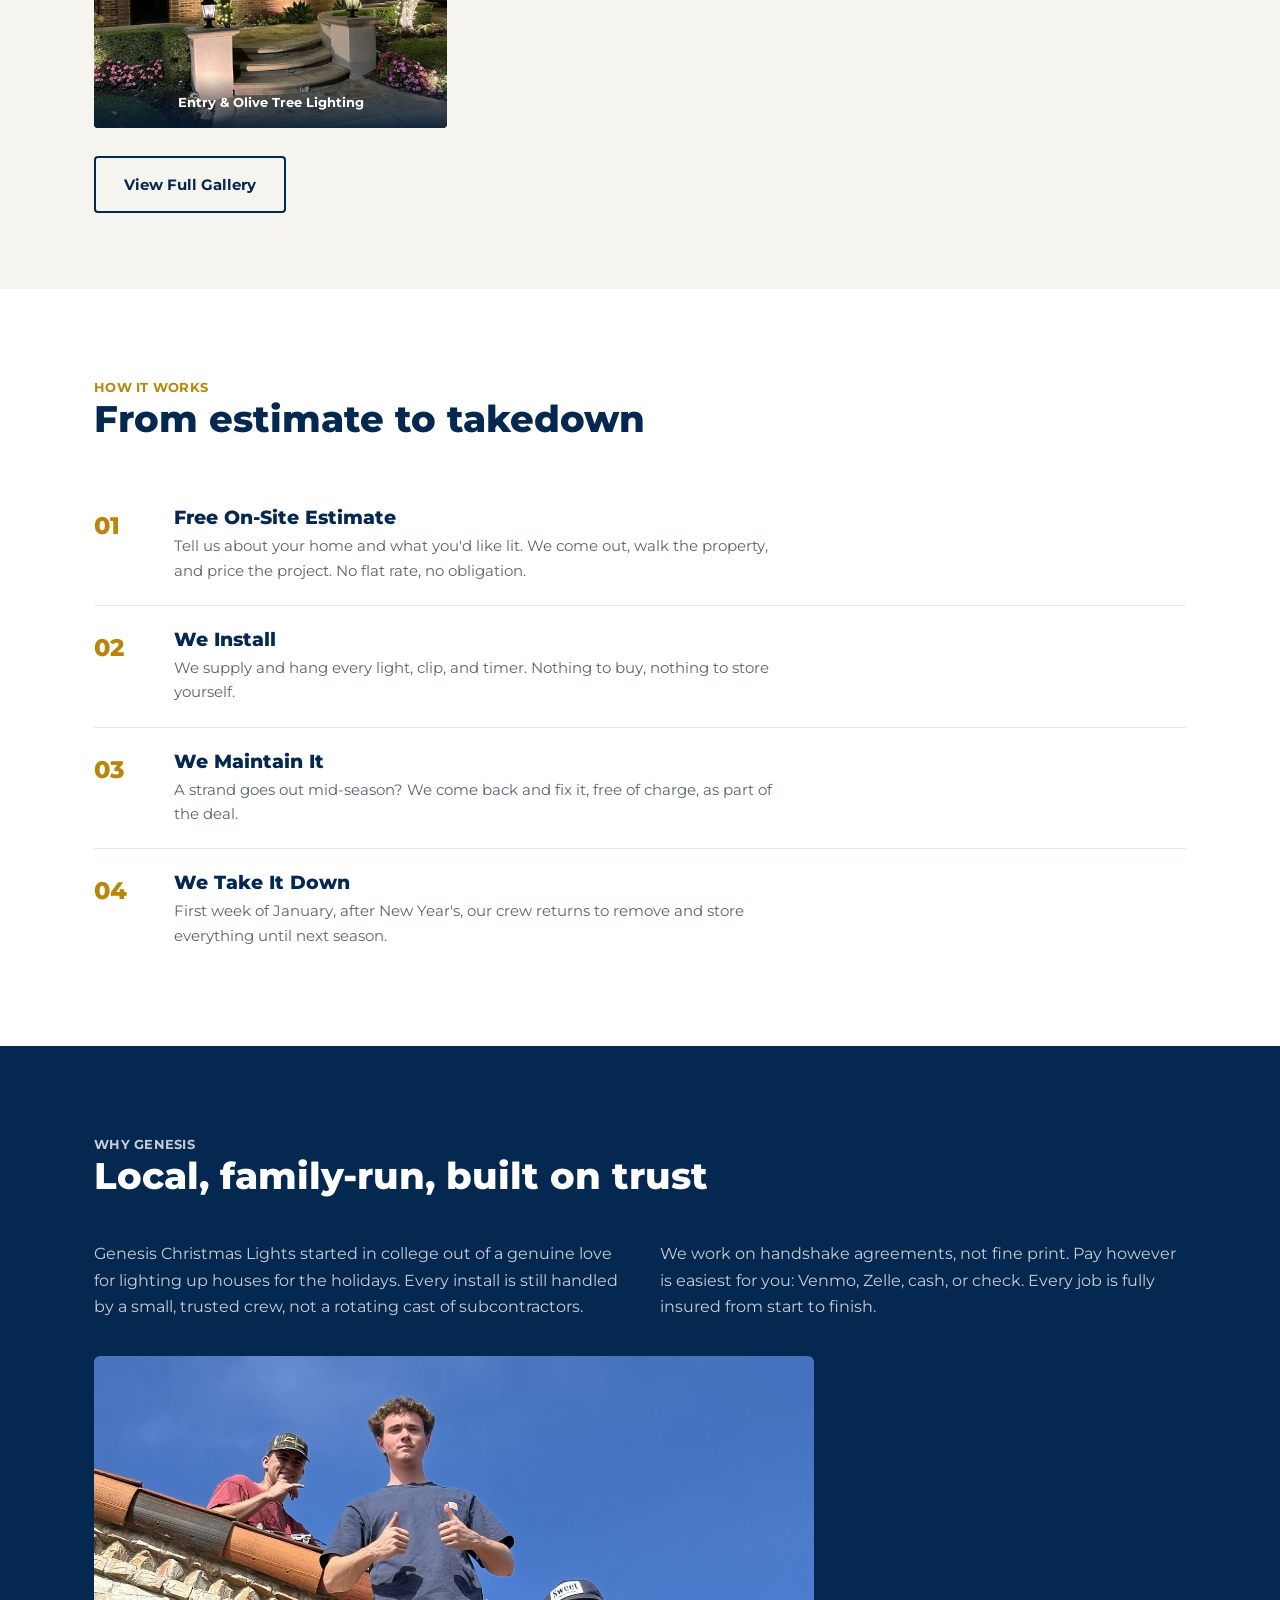
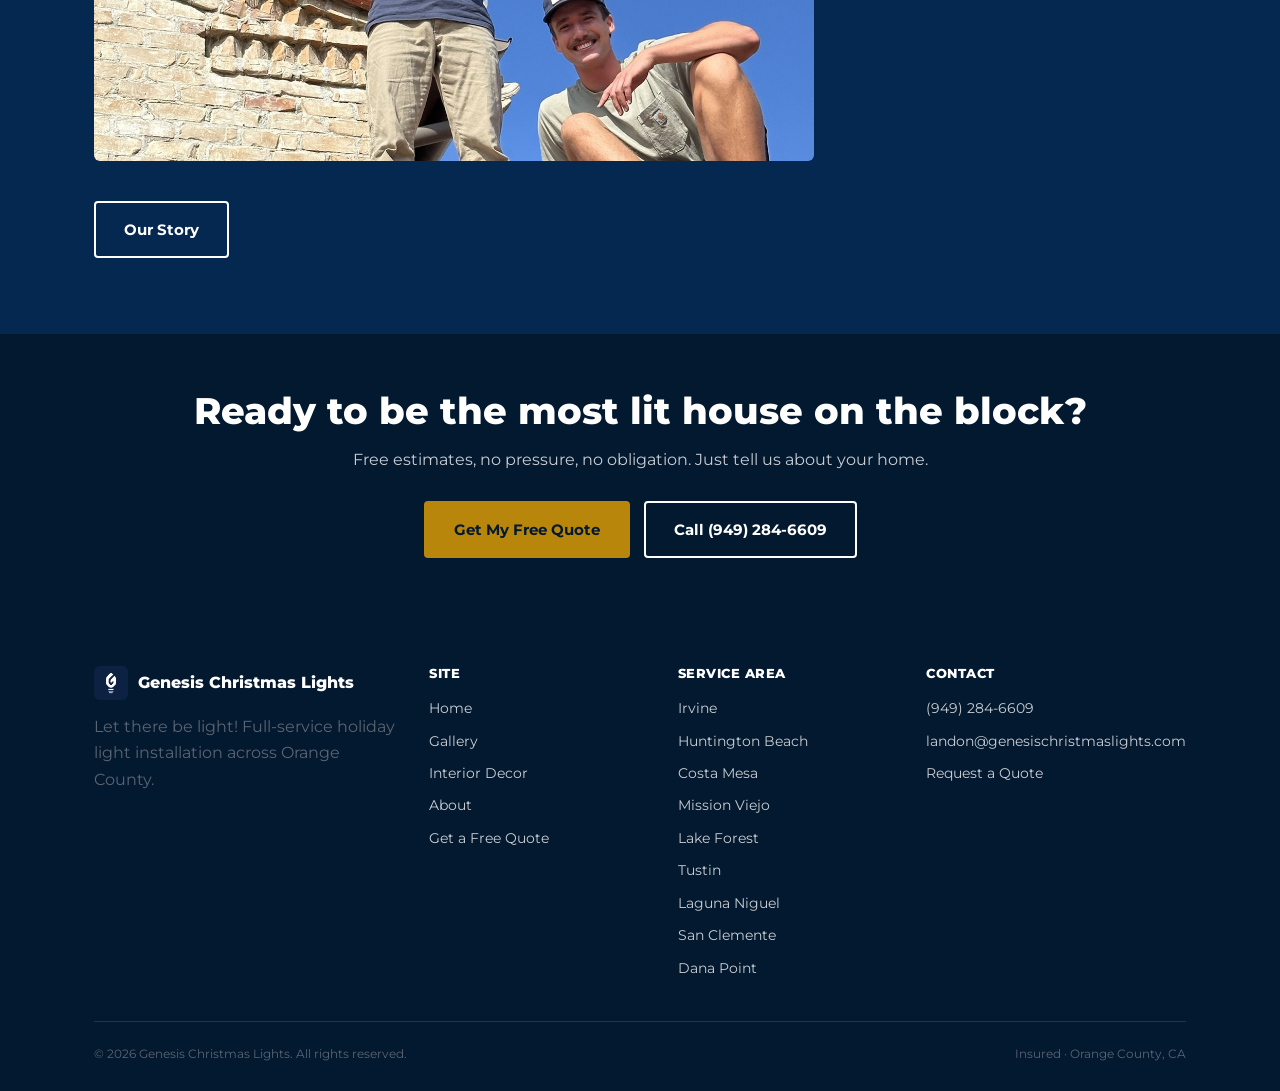
==== commit 74cd5054: "Add files via upload" ====
--- a/index.html
+++ b/index.html
@@ -61,9 +61,7 @@
   <div class="wrap trust-row">
     <div><span class="dot"></span> Insured, fully covered on every job</div>
     <div><span class="dot"></span> Nov to Jan, full install-to-takedown season</div>
-    <div><span class="dot"></span> Free on-site estimates</div>
     <div><span class="dot"></span> Locally owned, Orange County</div>
-    <div><span class="dot"></span> Genesis supplies and stores all lighting</div>
     <div><span class="dot"></span> Free repairs on installed lights all season</div>
   </div>
 </div>
@@ -87,6 +85,10 @@
       <div class="gallery-tile has-photo">
         <img src="assets/photos/house-icicle-hedge.jpg" alt="Icicle lights and lit hedges along a walkway">
         <div class="tile-caption"><span>Icicle Lights &amp; Hedge Lighting</span></div>
+      </div>
+      <div class="gallery-tile has-photo">
+        <img src="assets/photos/house-olive-entry.jpg" alt="Brick home entry with lit topiaries and olive tree">
+        <div class="tile-caption"><span>Entry &amp; Olive Tree Lighting</span></div>
       </div>
     </div>
     <div style="margin-top:28px;">
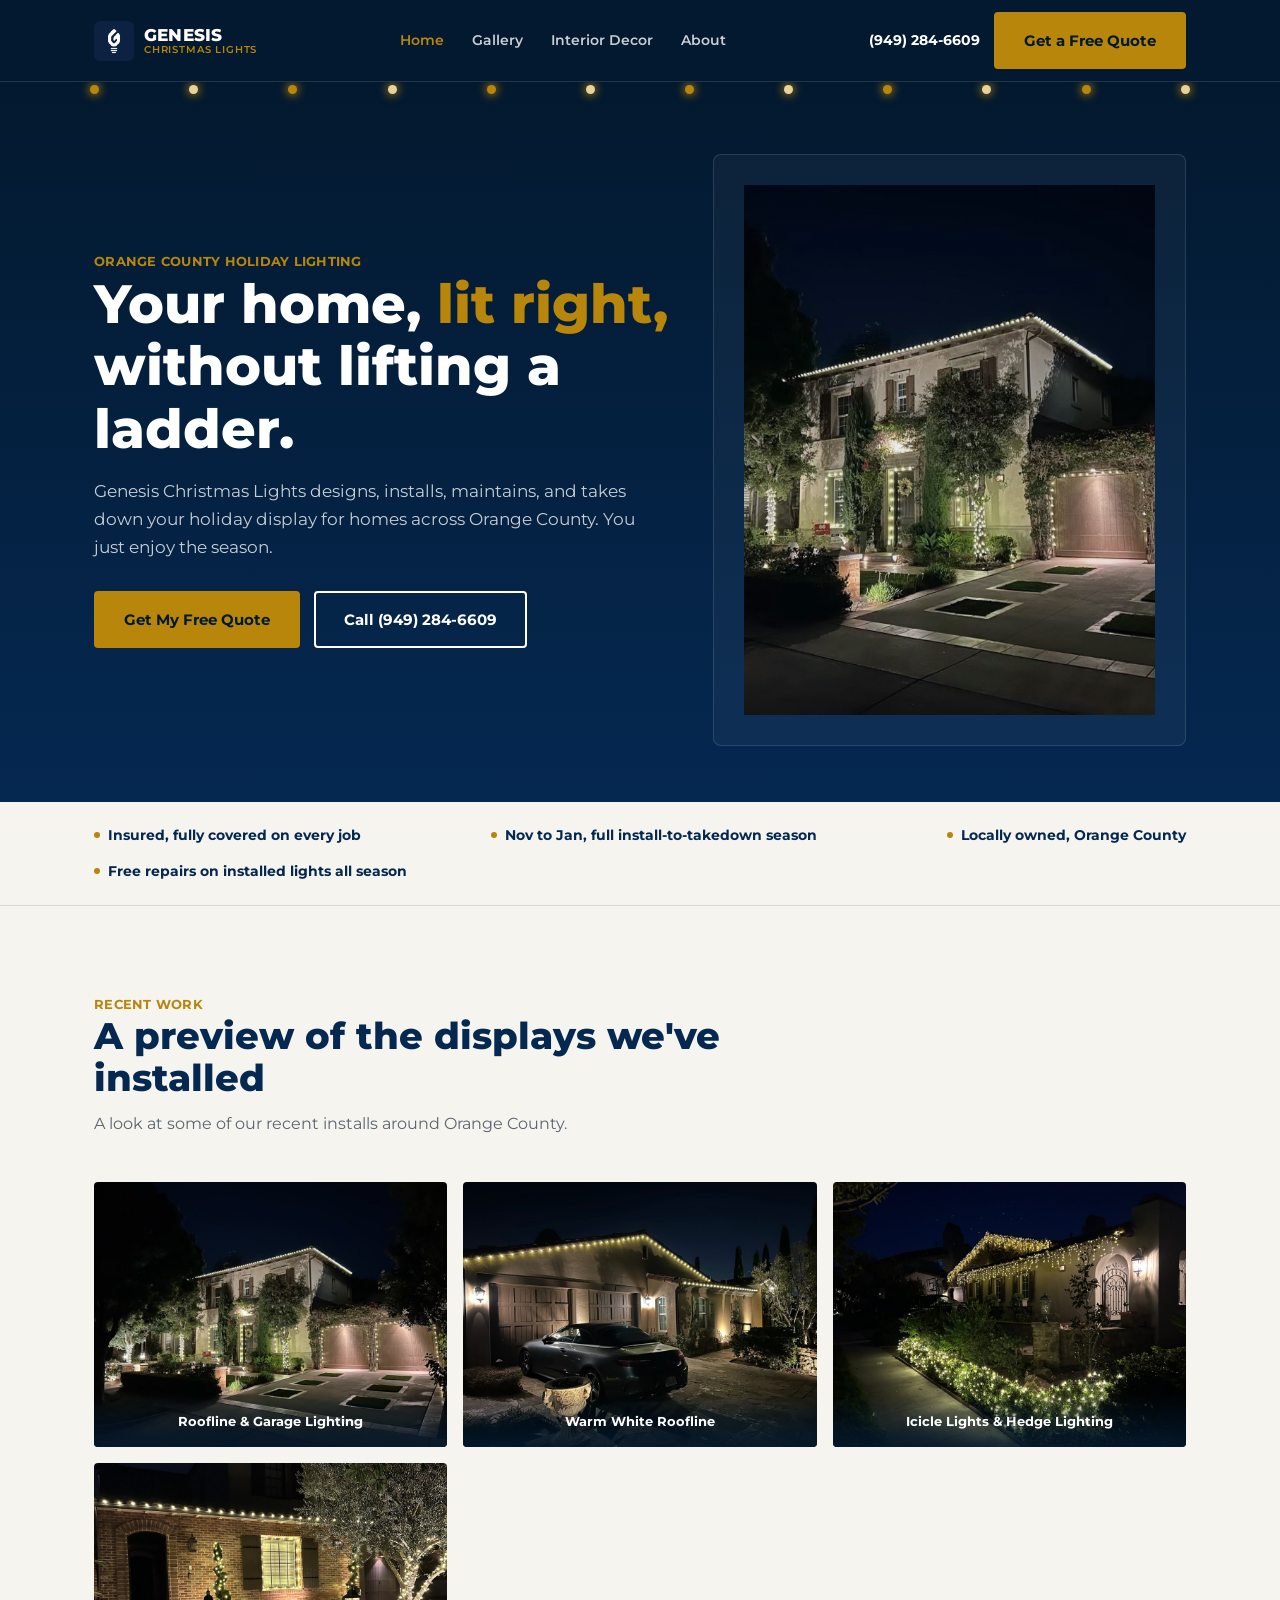
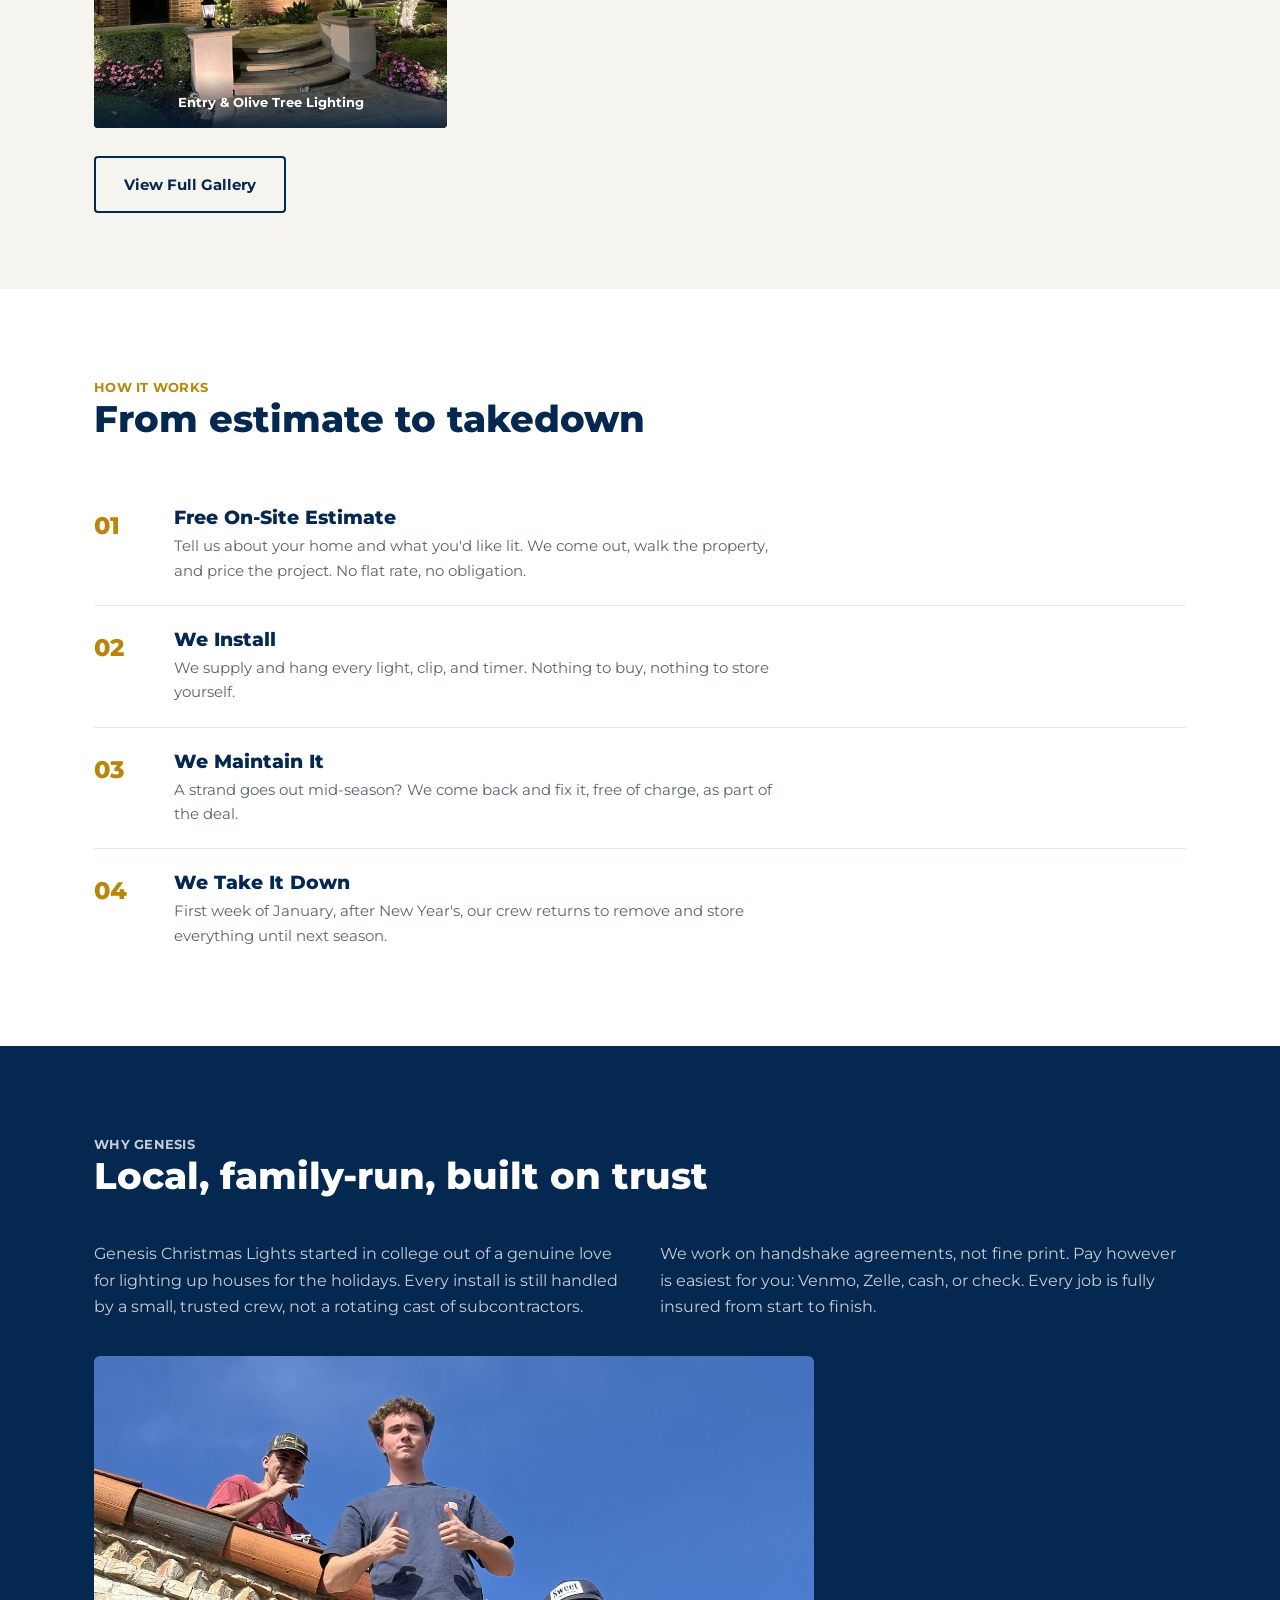
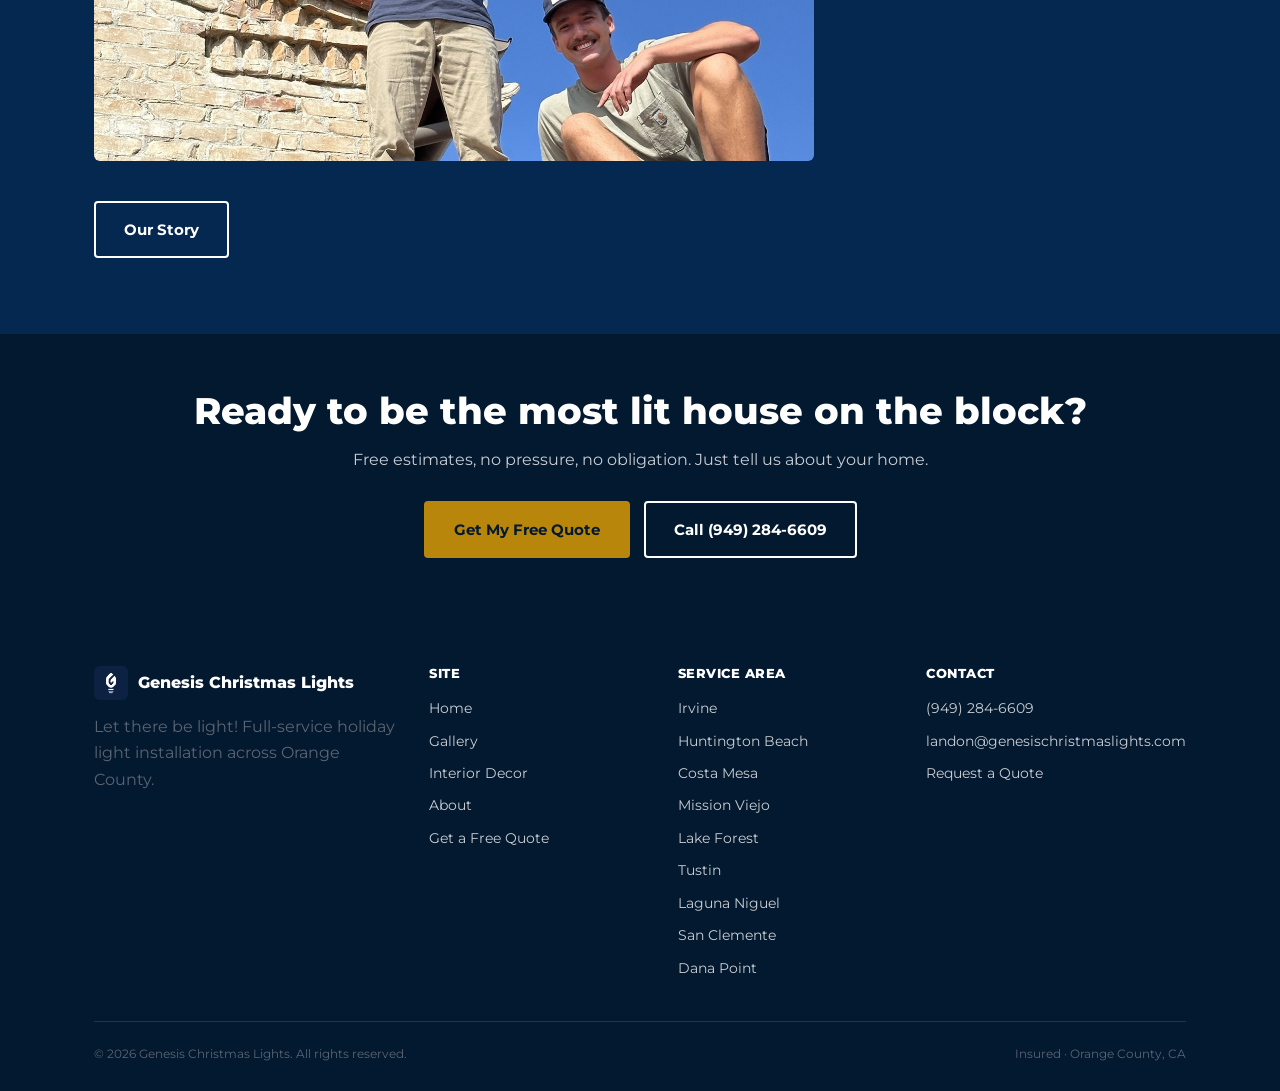
==== commit 1672d76b: "Add files via upload" ====
--- a/index.html
+++ b/index.html
@@ -5,7 +5,7 @@
 <meta name="viewport" content="width=device-width, initial-scale=1.0">
 <title>Genesis Christmas Lights | Orange County Holiday Light Installation</title>
 <meta name="description" content="Professional holiday light installation across Orange County. Free estimates, full-service install through takedown, insured.">
-<link rel="stylesheet" href="assets/style.css">
+<link rel="stylesheet" href="assets/style.css?v=2">
 </head>
 <body>
 
@@ -51,8 +51,8 @@
         <a class="btn btn-outline" href="tel:19492846609">Call (949) 284-6609</a>
       </div>
     </div>
-    <div class="hero-visual">
-      <img src="assets/photos/house-roofline-garage.jpg" alt="Two-story home with roofline and garage holiday lighting">
+    <div class="hero-visual" style="border-radius:8px; aspect-ratio:4/5; overflow:hidden;">
+      <img src="assets/photos/house-roofline-garage.jpg" alt="Two-story home with roofline and garage holiday lighting" style="width:100%; height:100%; object-fit:cover; display:block;">
     </div>
   </div>
 </section>
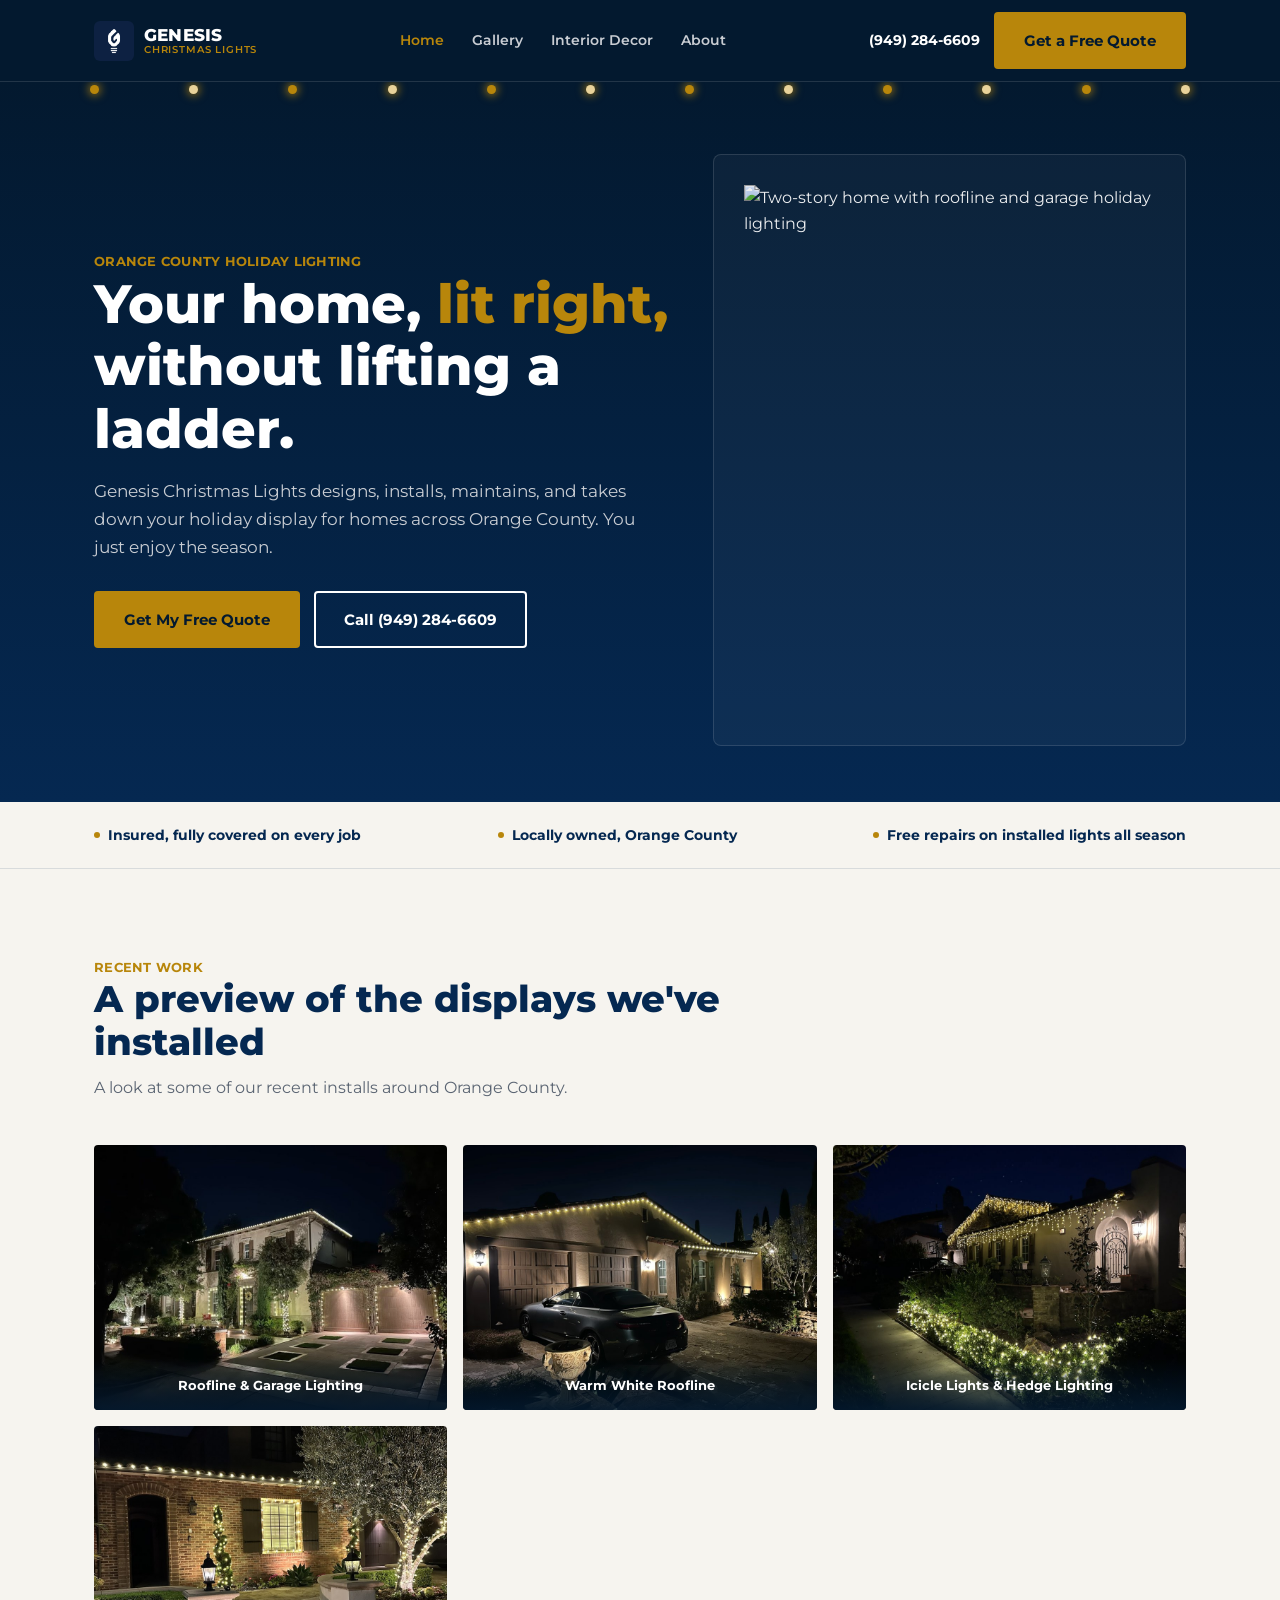
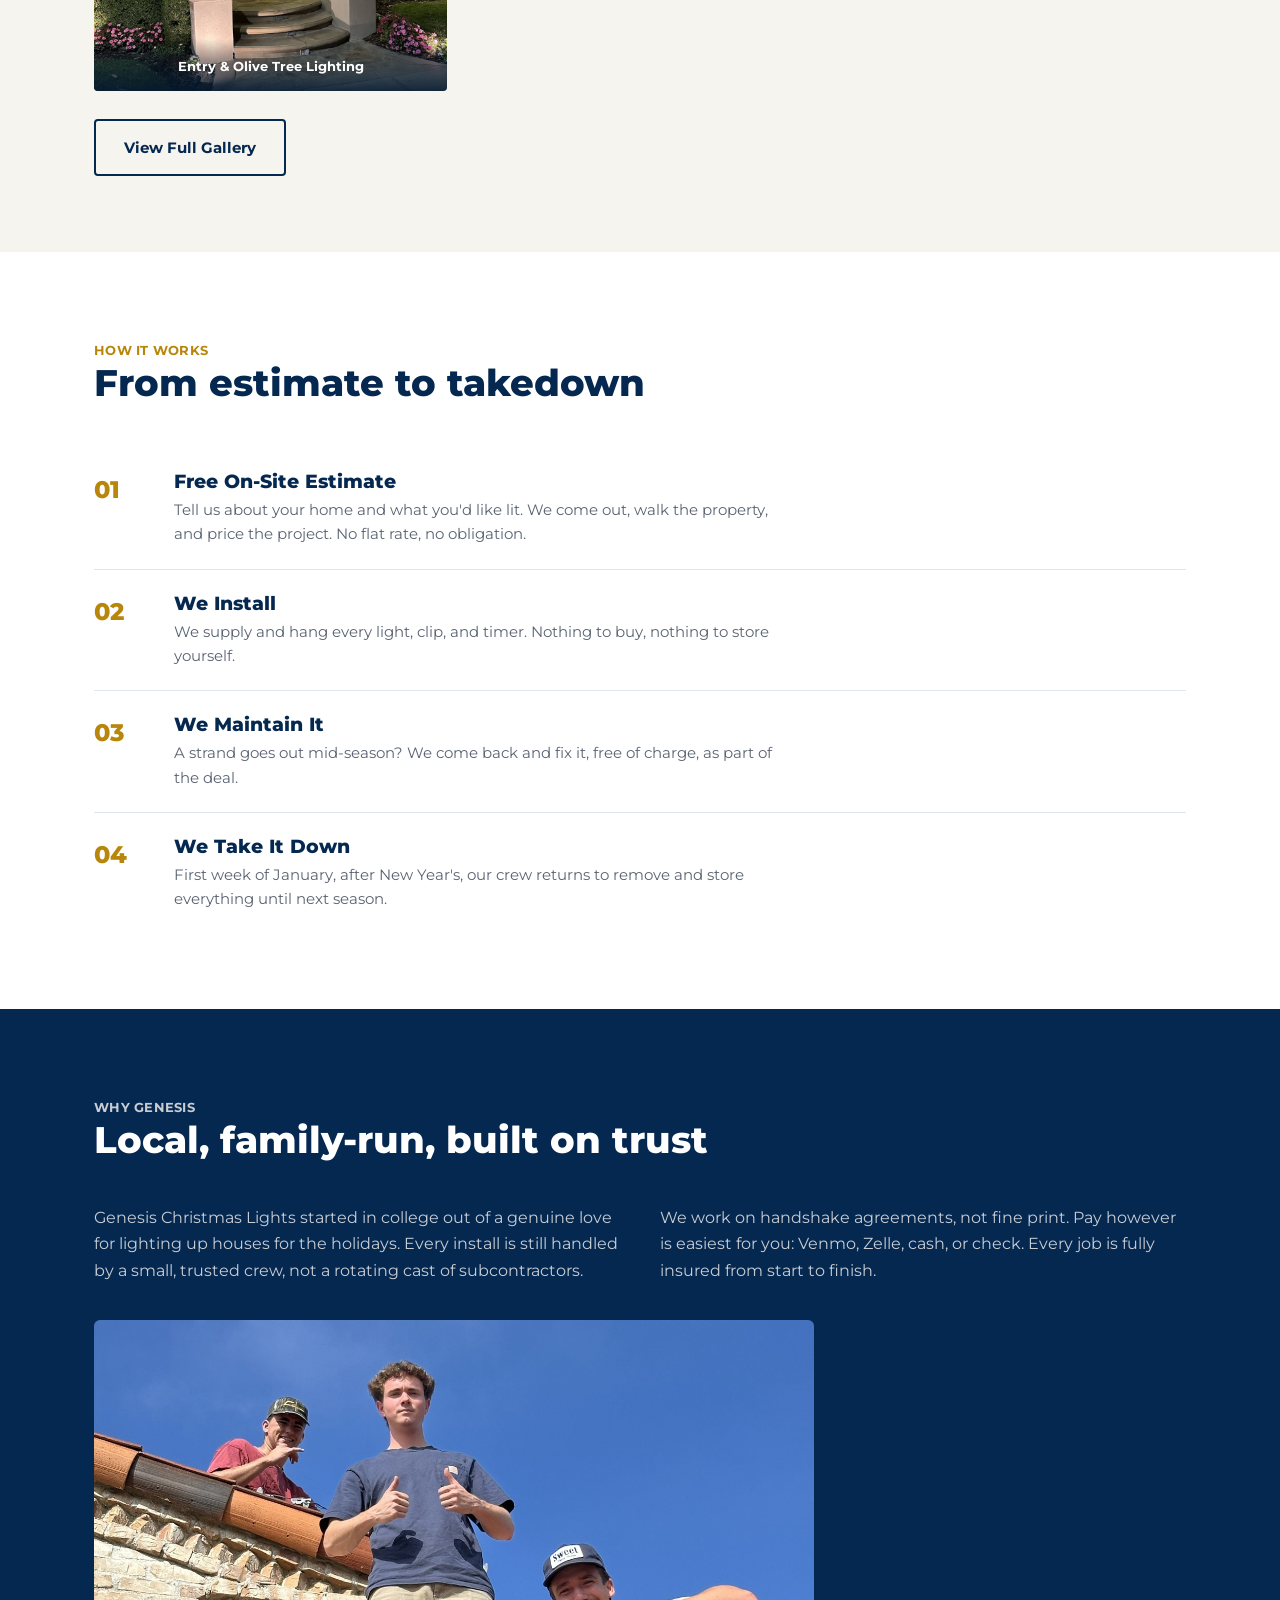
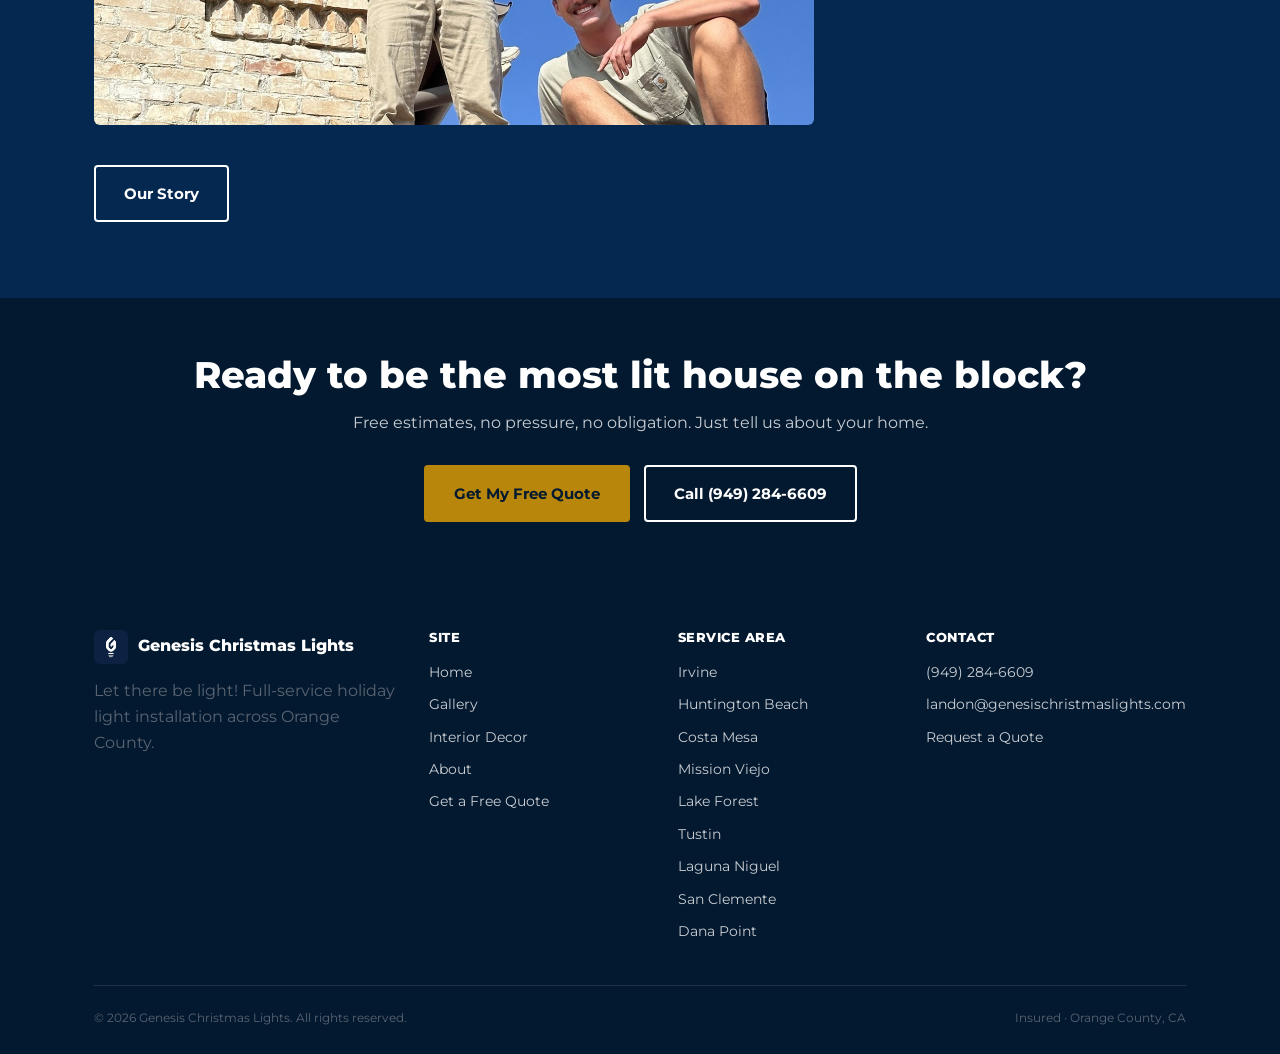
==== commit 4672fbe5: "Add files via upload" ====
--- a/index.html
+++ b/index.html
@@ -52,7 +52,7 @@
       </div>
     </div>
     <div class="hero-visual" style="border-radius:8px; aspect-ratio:4/5; overflow:hidden;">
-      <img src="assets/photos/house-roofline-garage.jpg" alt="Two-story home with roofline and garage holiday lighting" style="width:100%; height:100%; object-fit:cover; display:block;">
+      <img src="assets/photos/hero-house.jpg" alt="Two-story home with roofline and garage holiday lighting" style="width:100%; height:100%; object-fit:cover; display:block;">
     </div>
   </div>
 </section>
@@ -60,7 +60,6 @@
 <div class="trust-bar">
   <div class="wrap trust-row">
     <div><span class="dot"></span> Insured, fully covered on every job</div>
-    <div><span class="dot"></span> Nov to Jan, full install-to-takedown season</div>
     <div><span class="dot"></span> Locally owned, Orange County</div>
     <div><span class="dot"></span> Free repairs on installed lights all season</div>
   </div>
